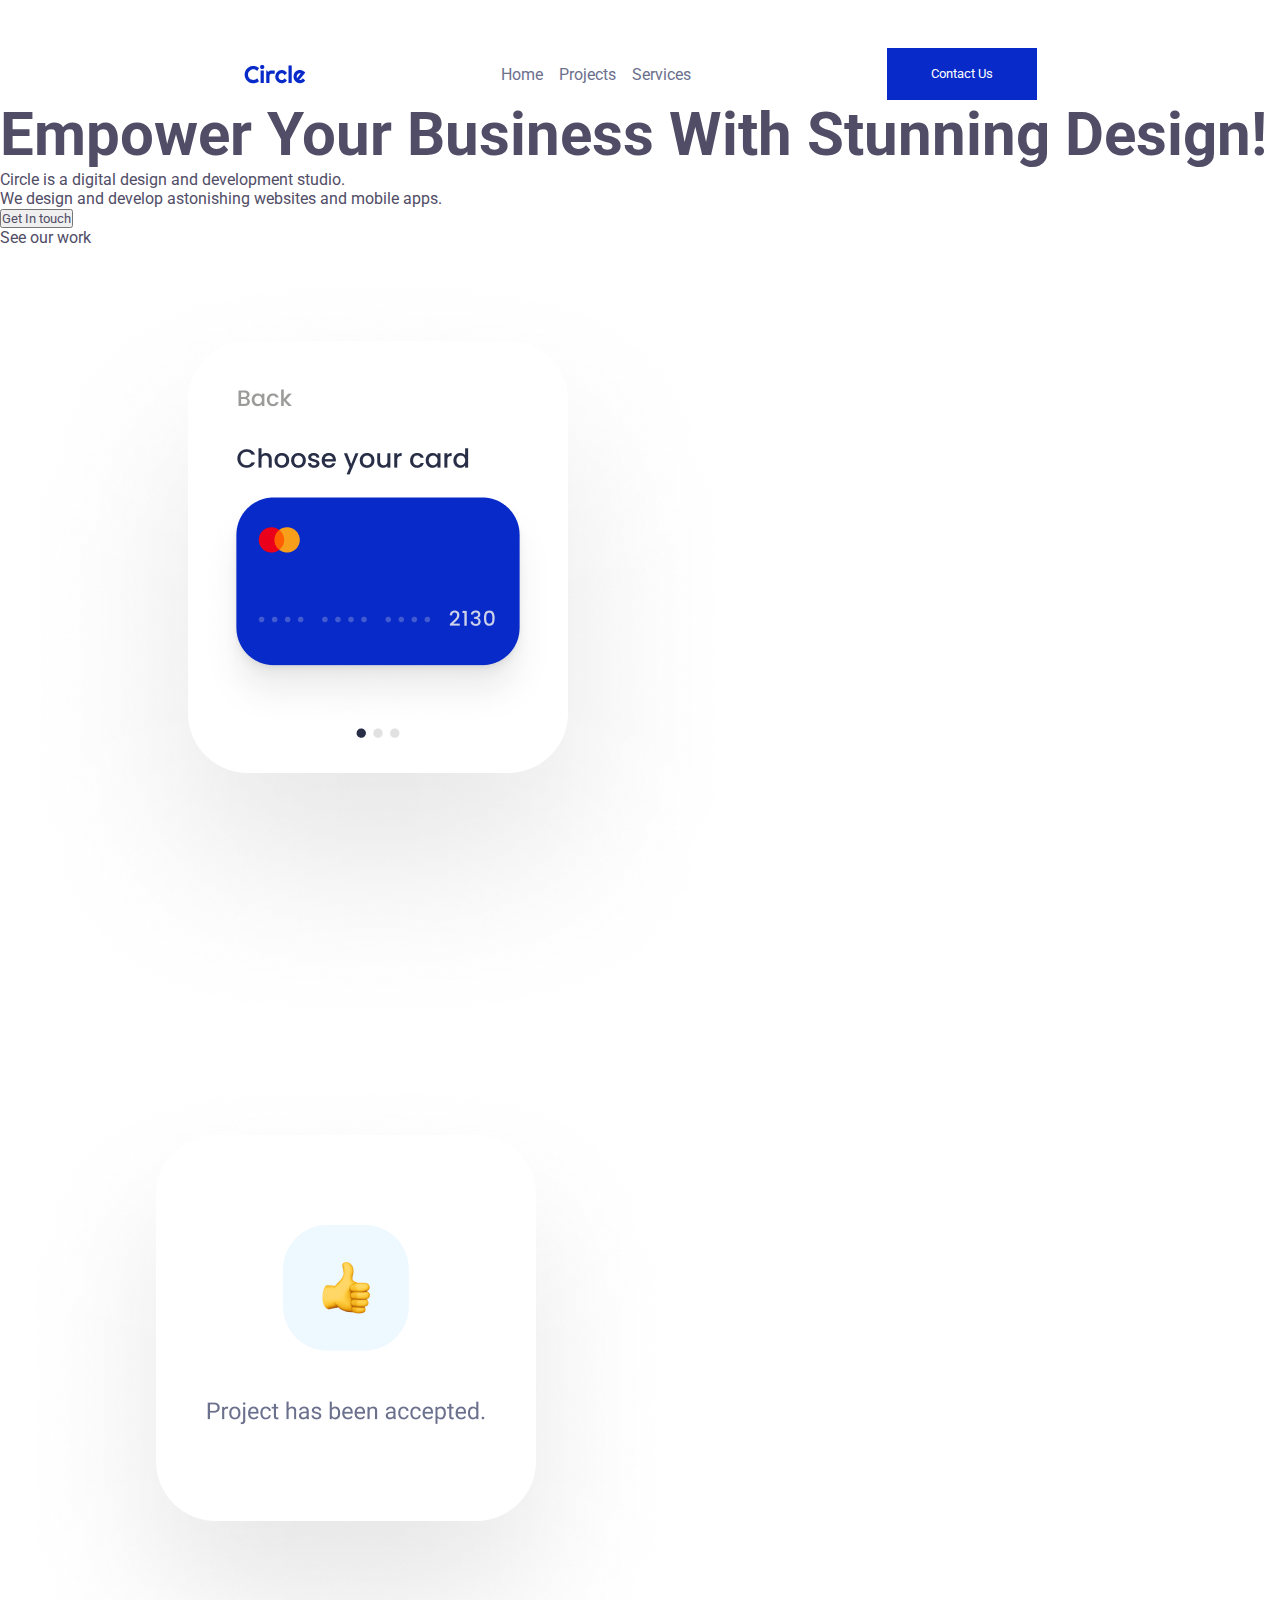
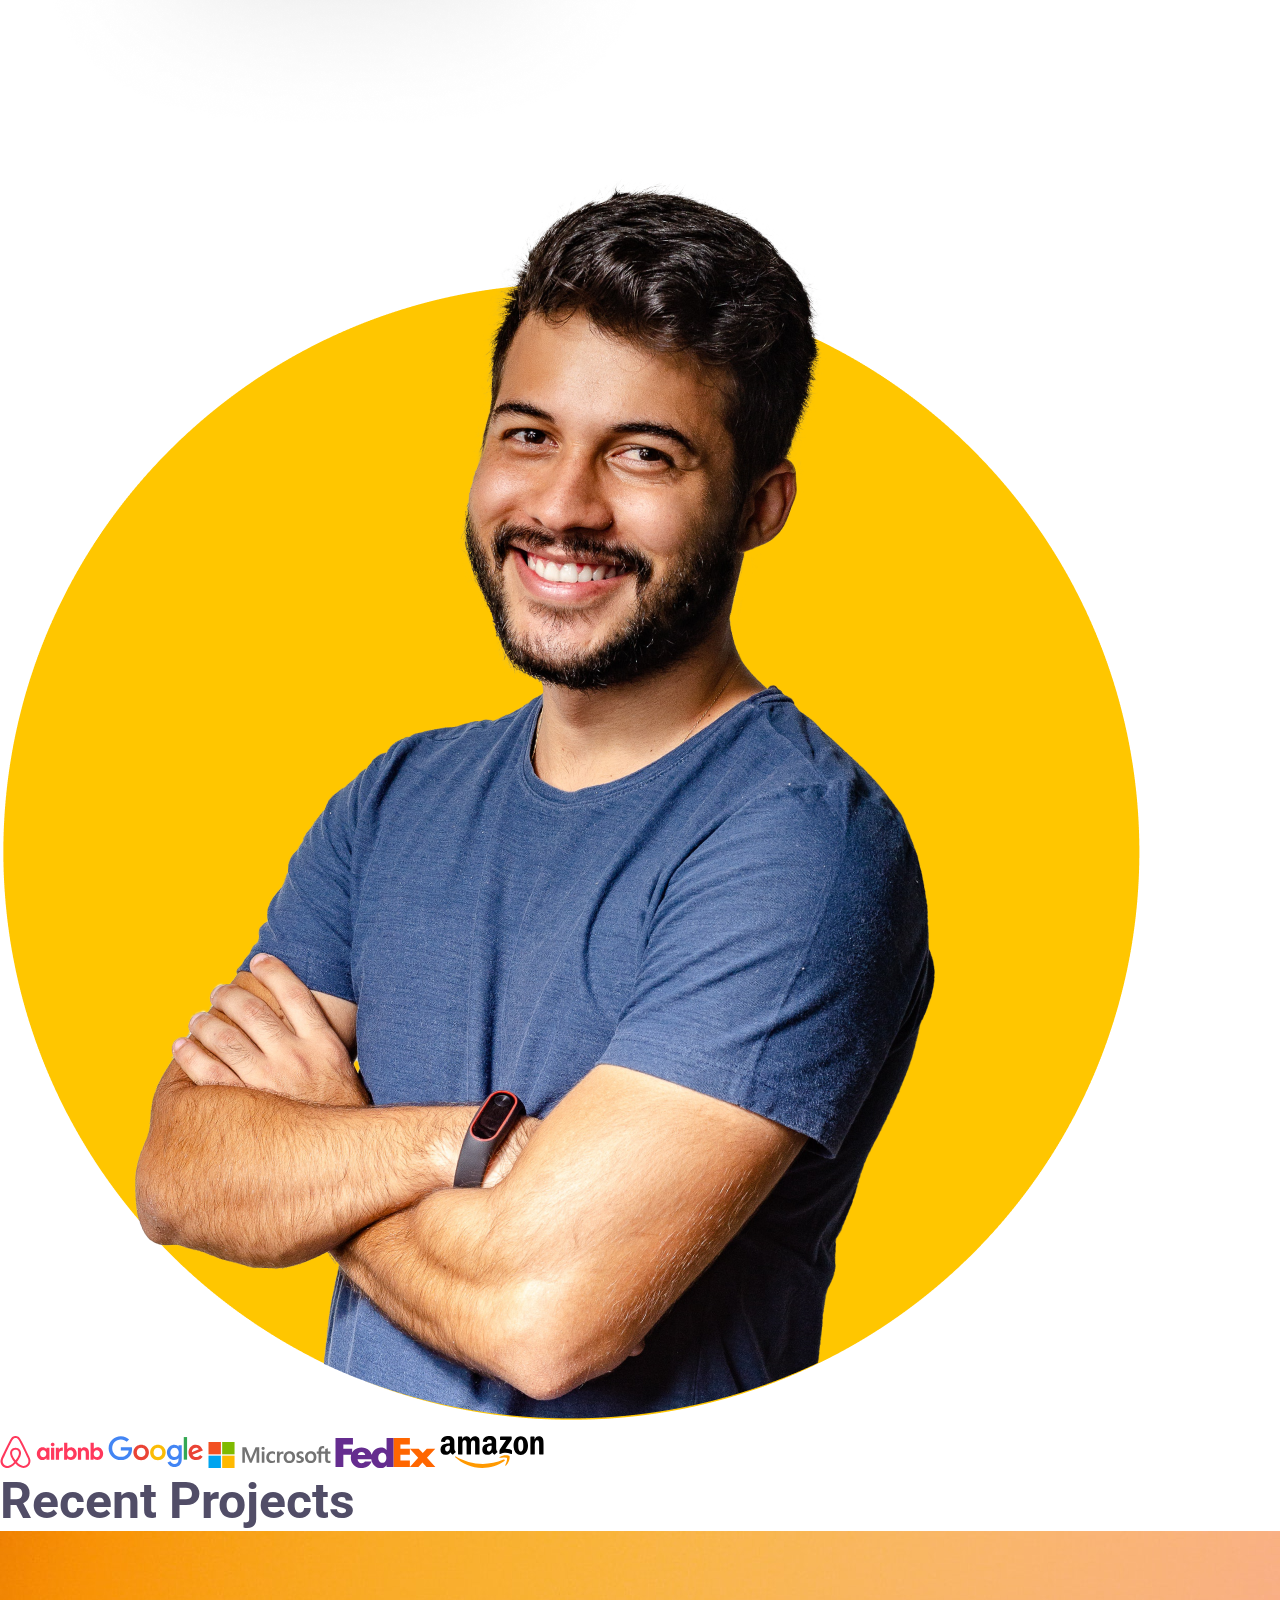
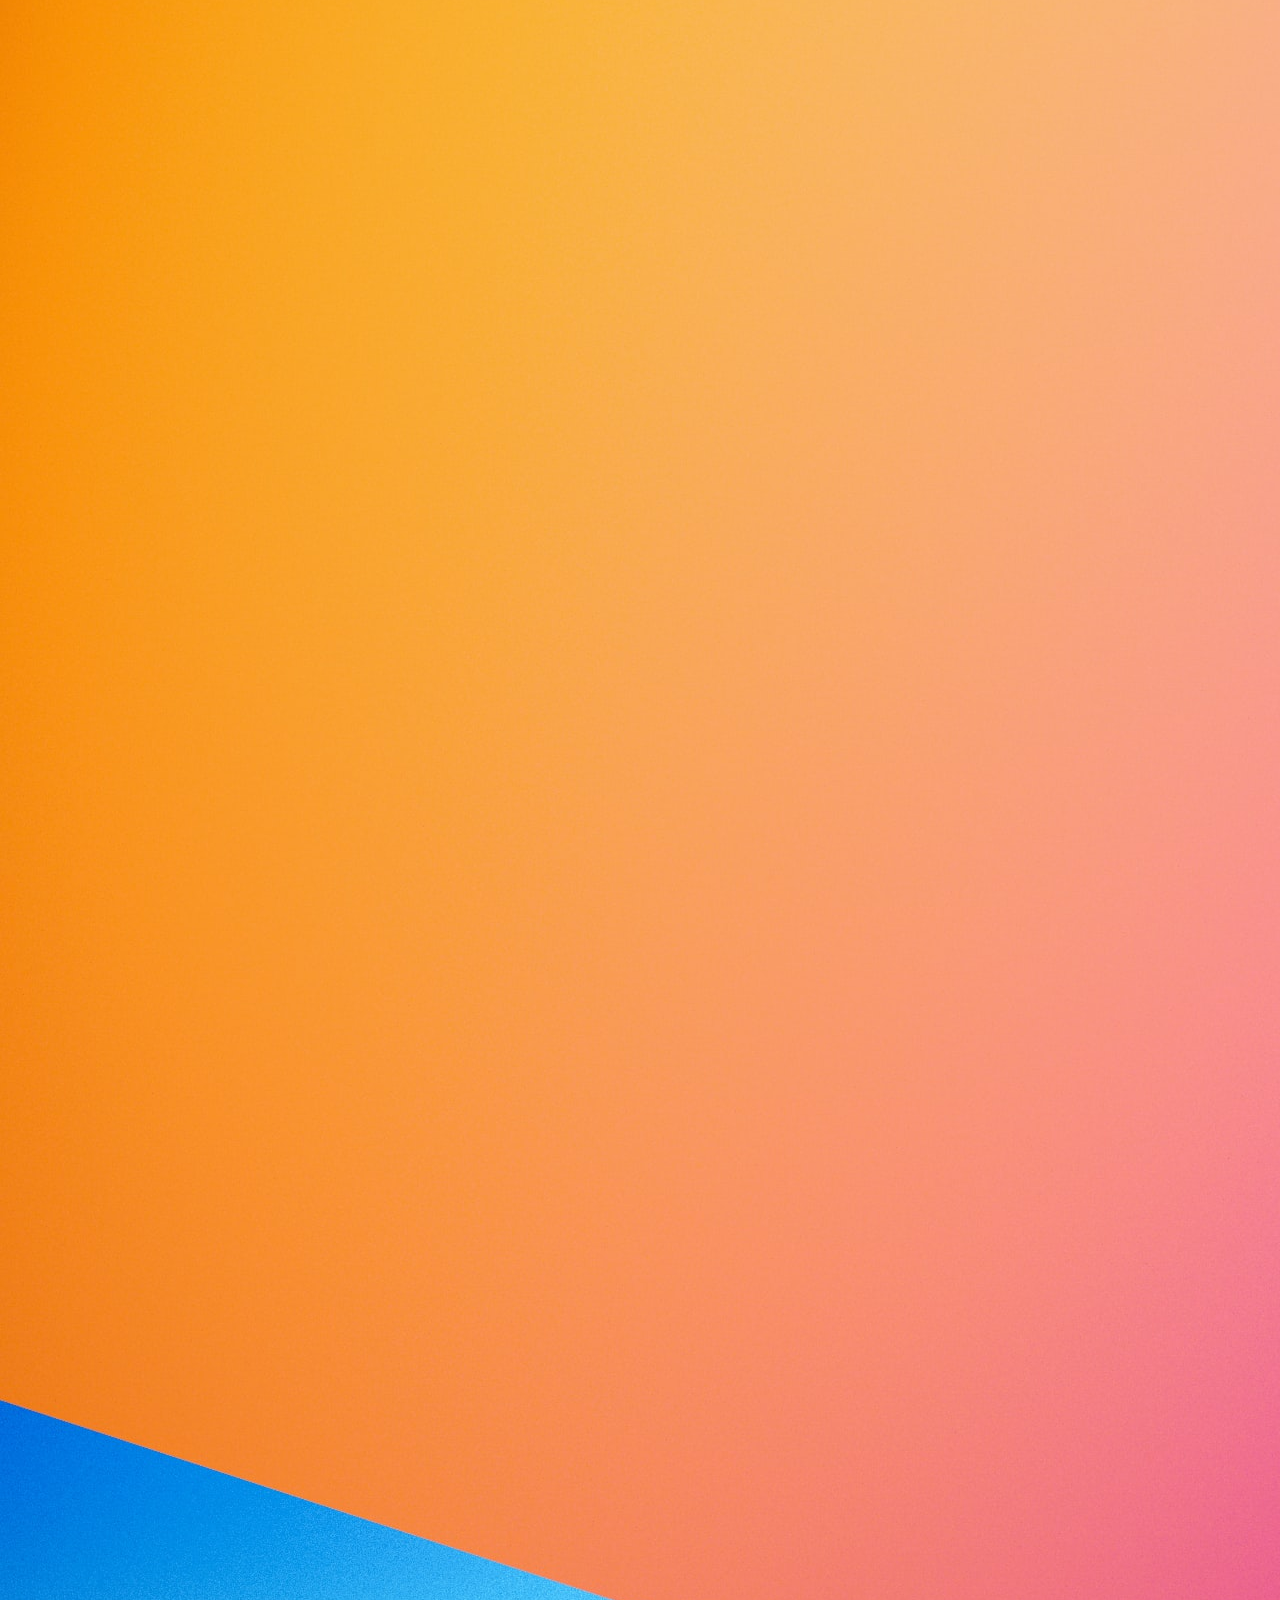
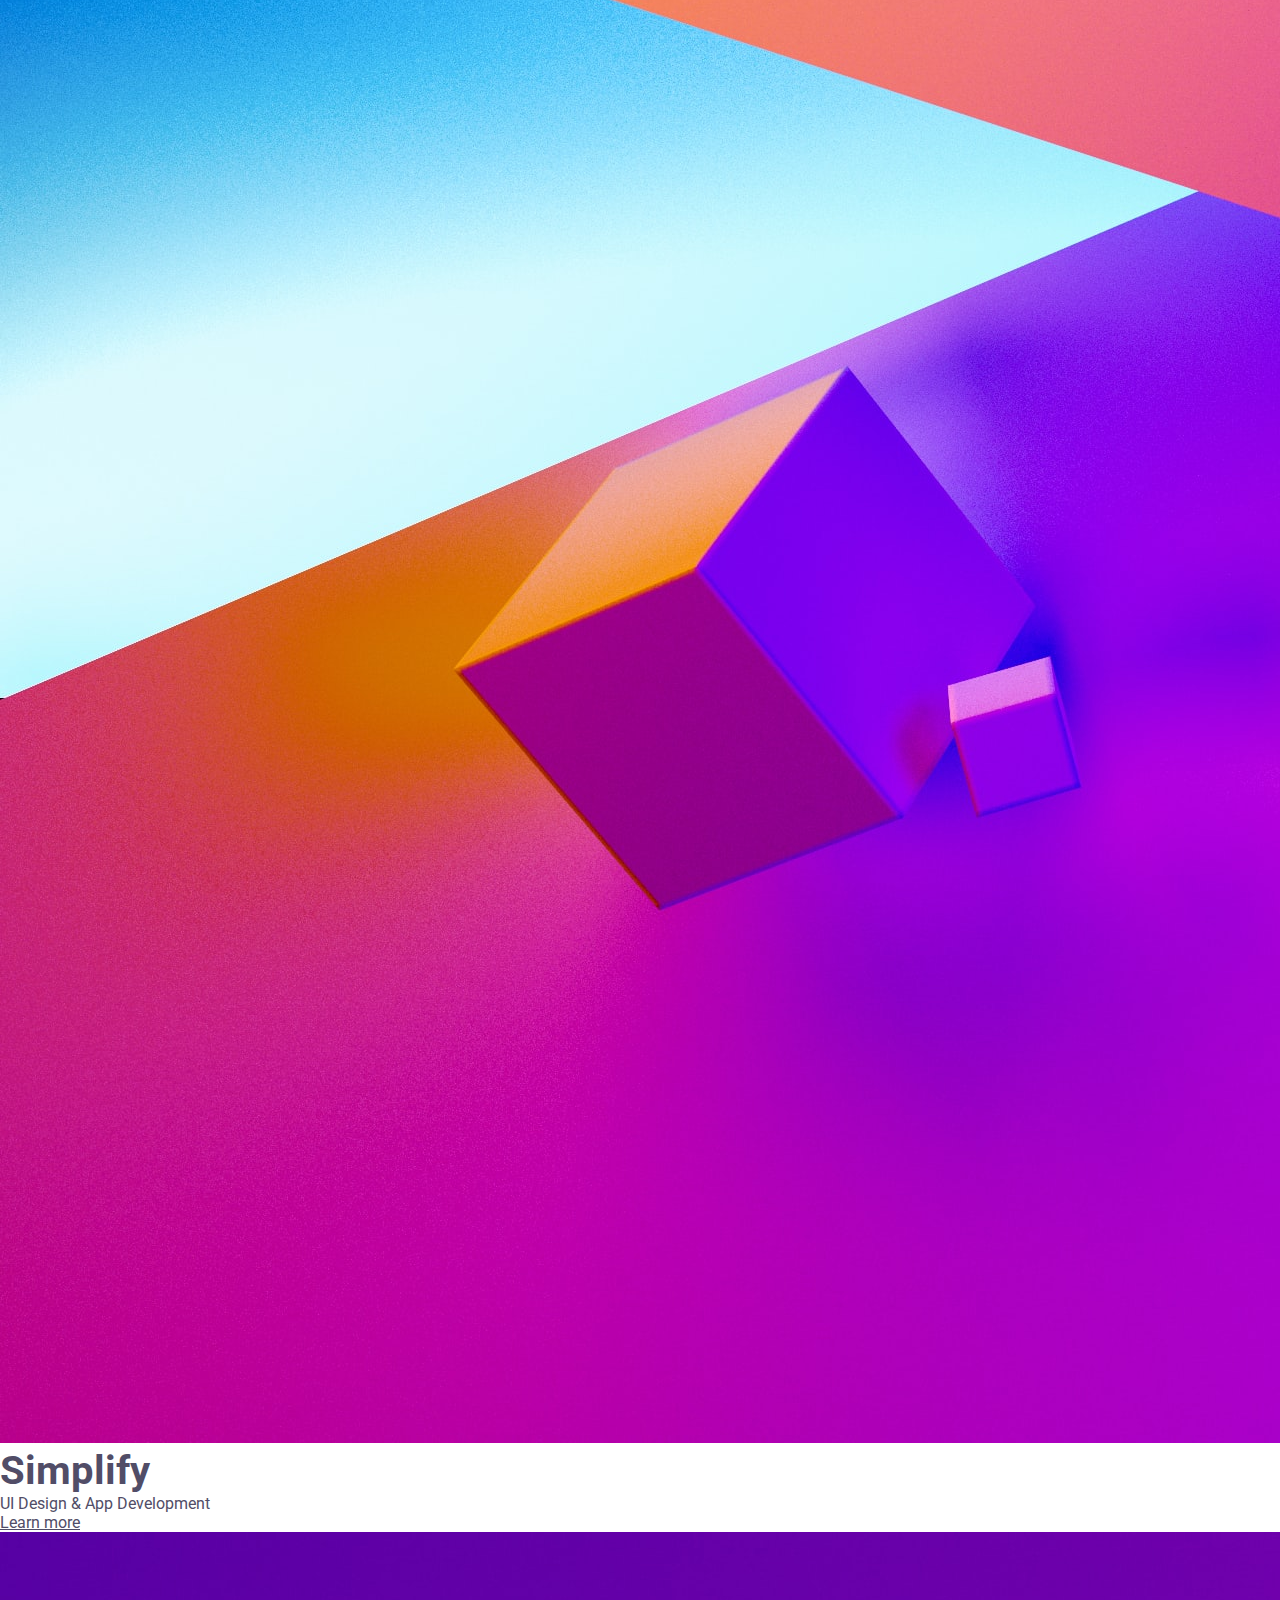
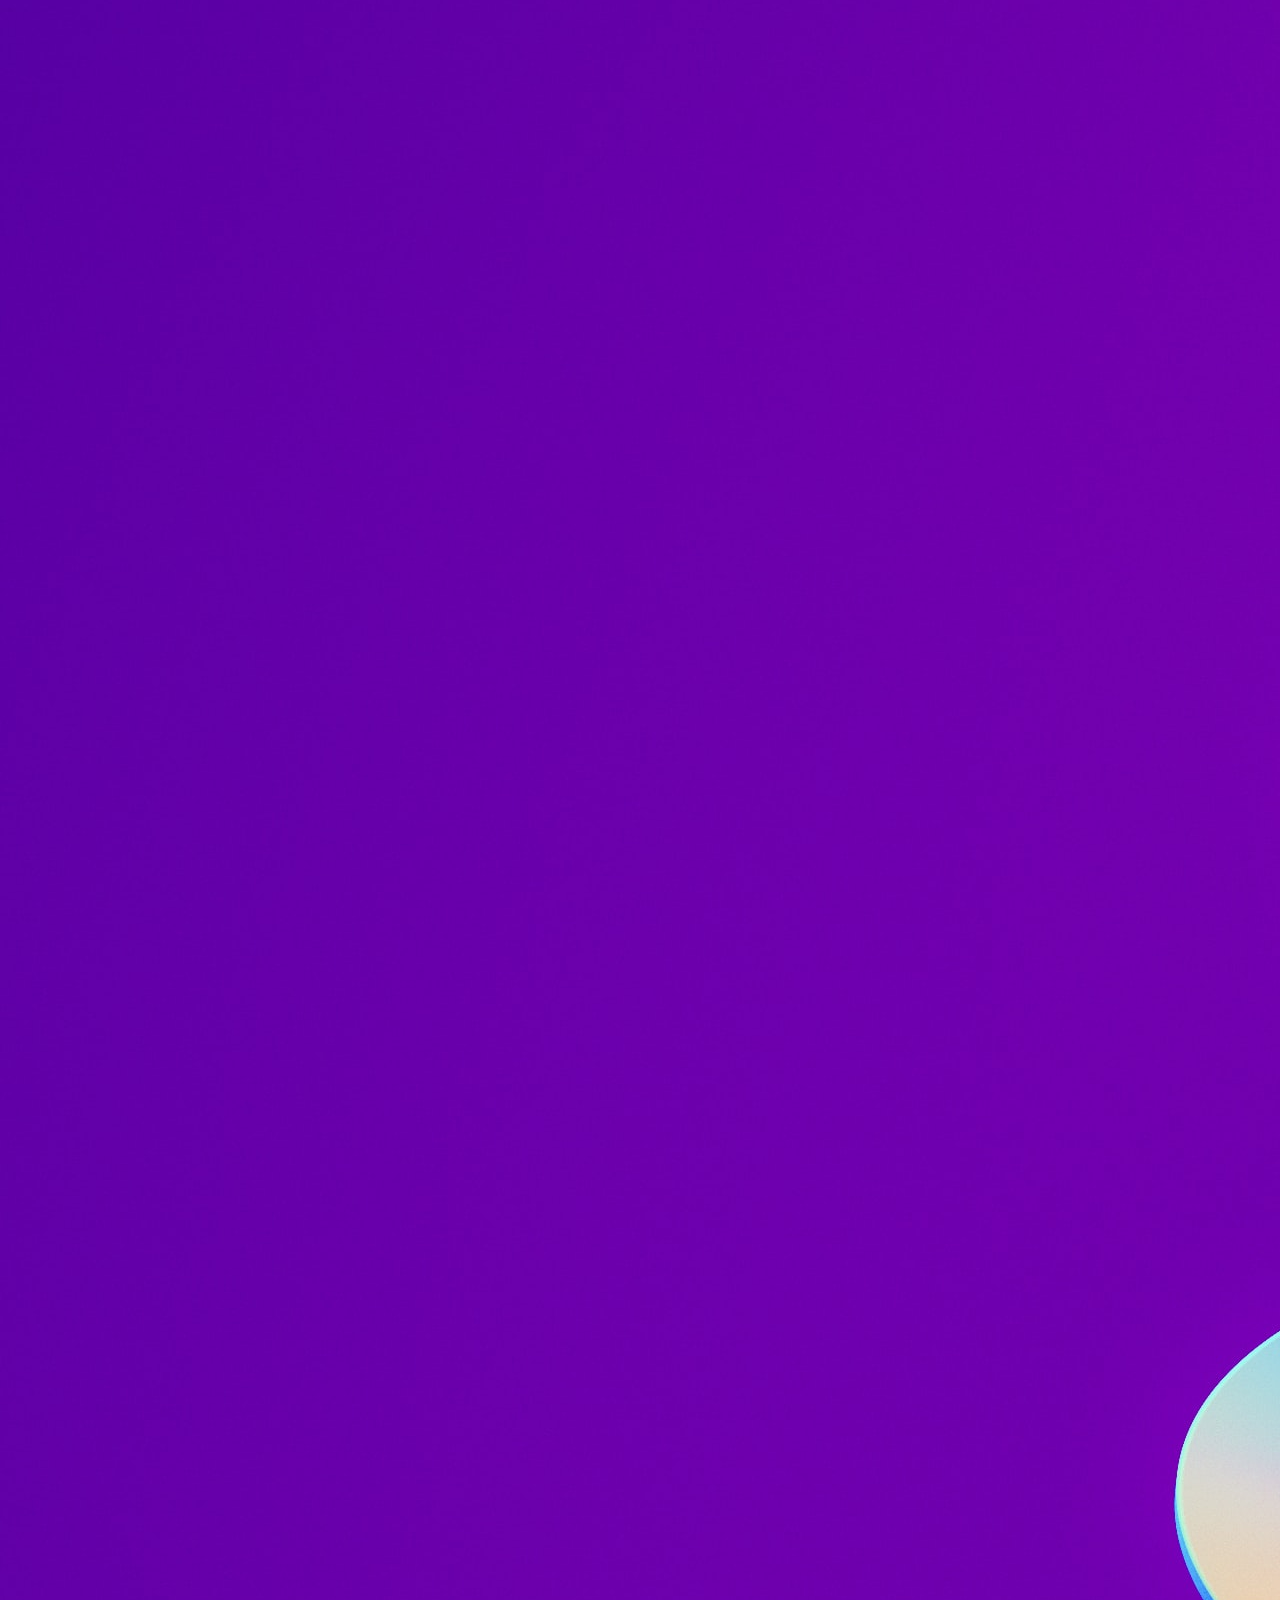
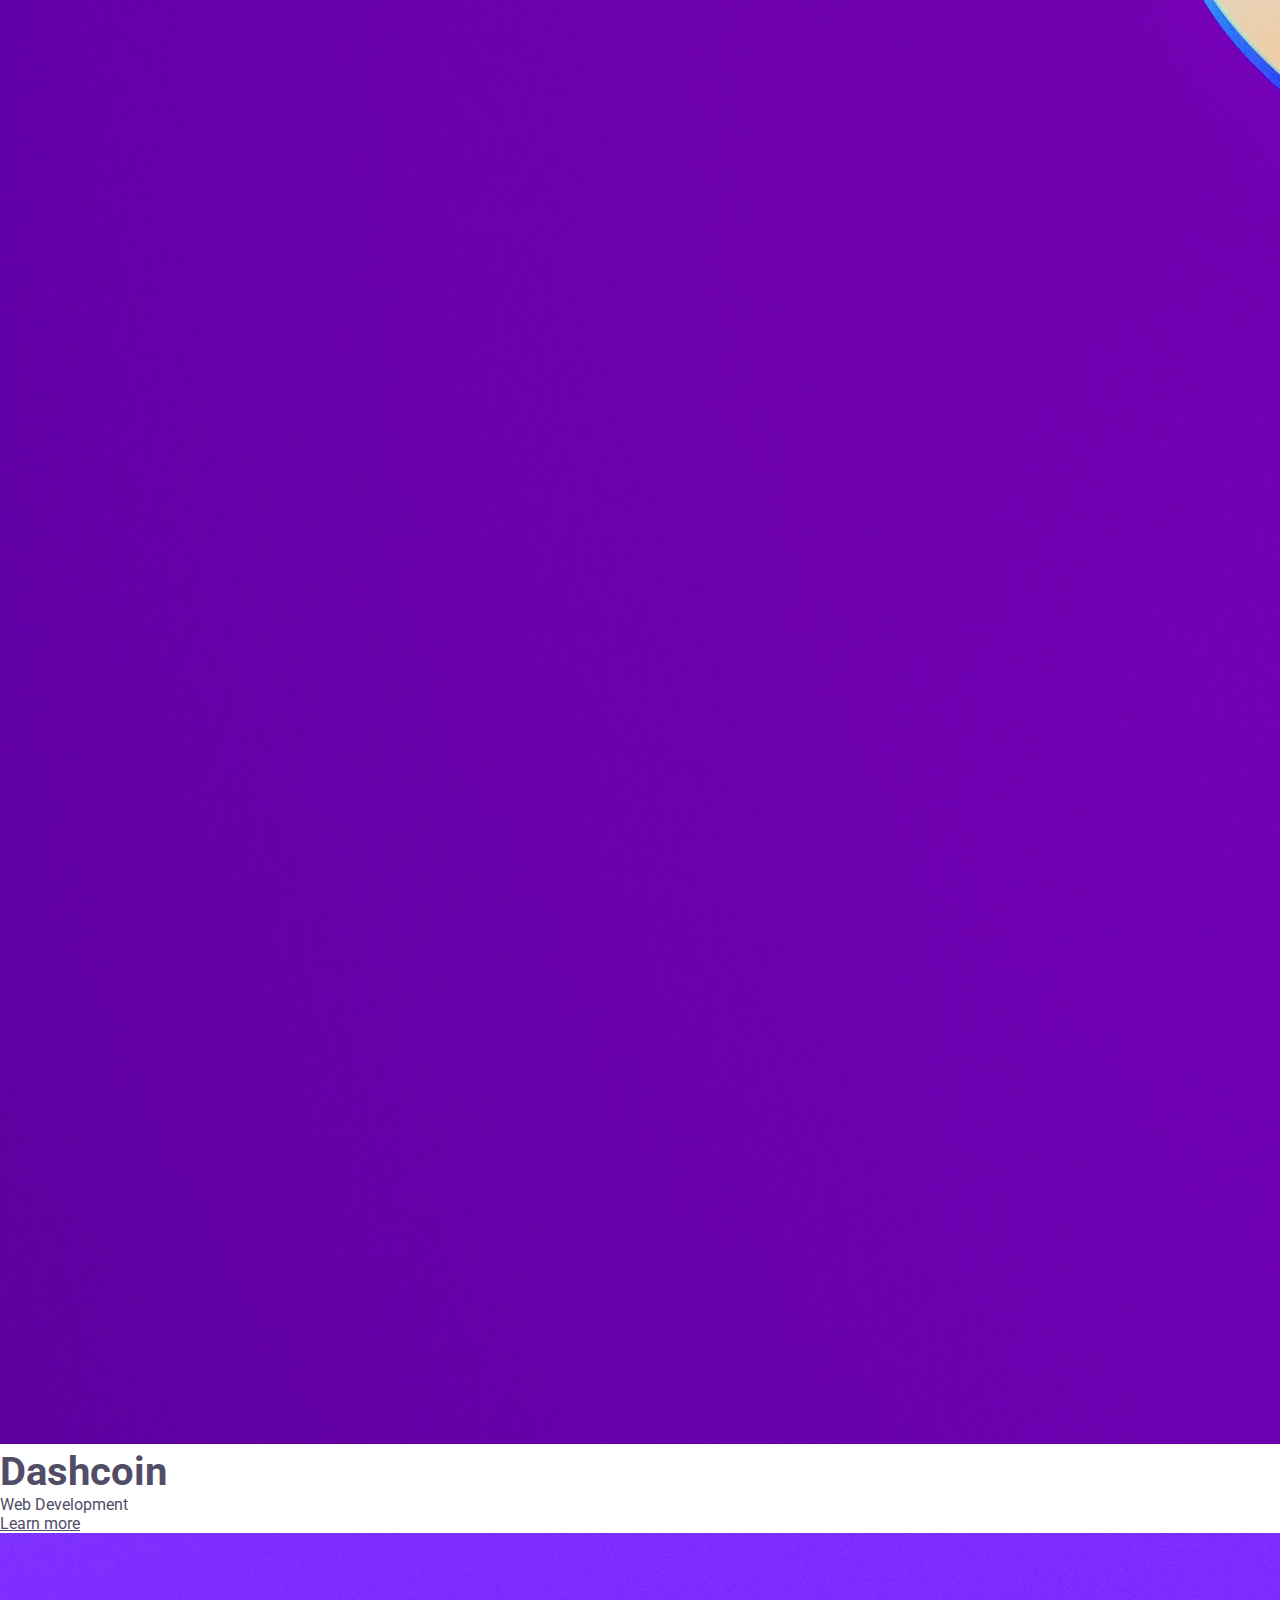
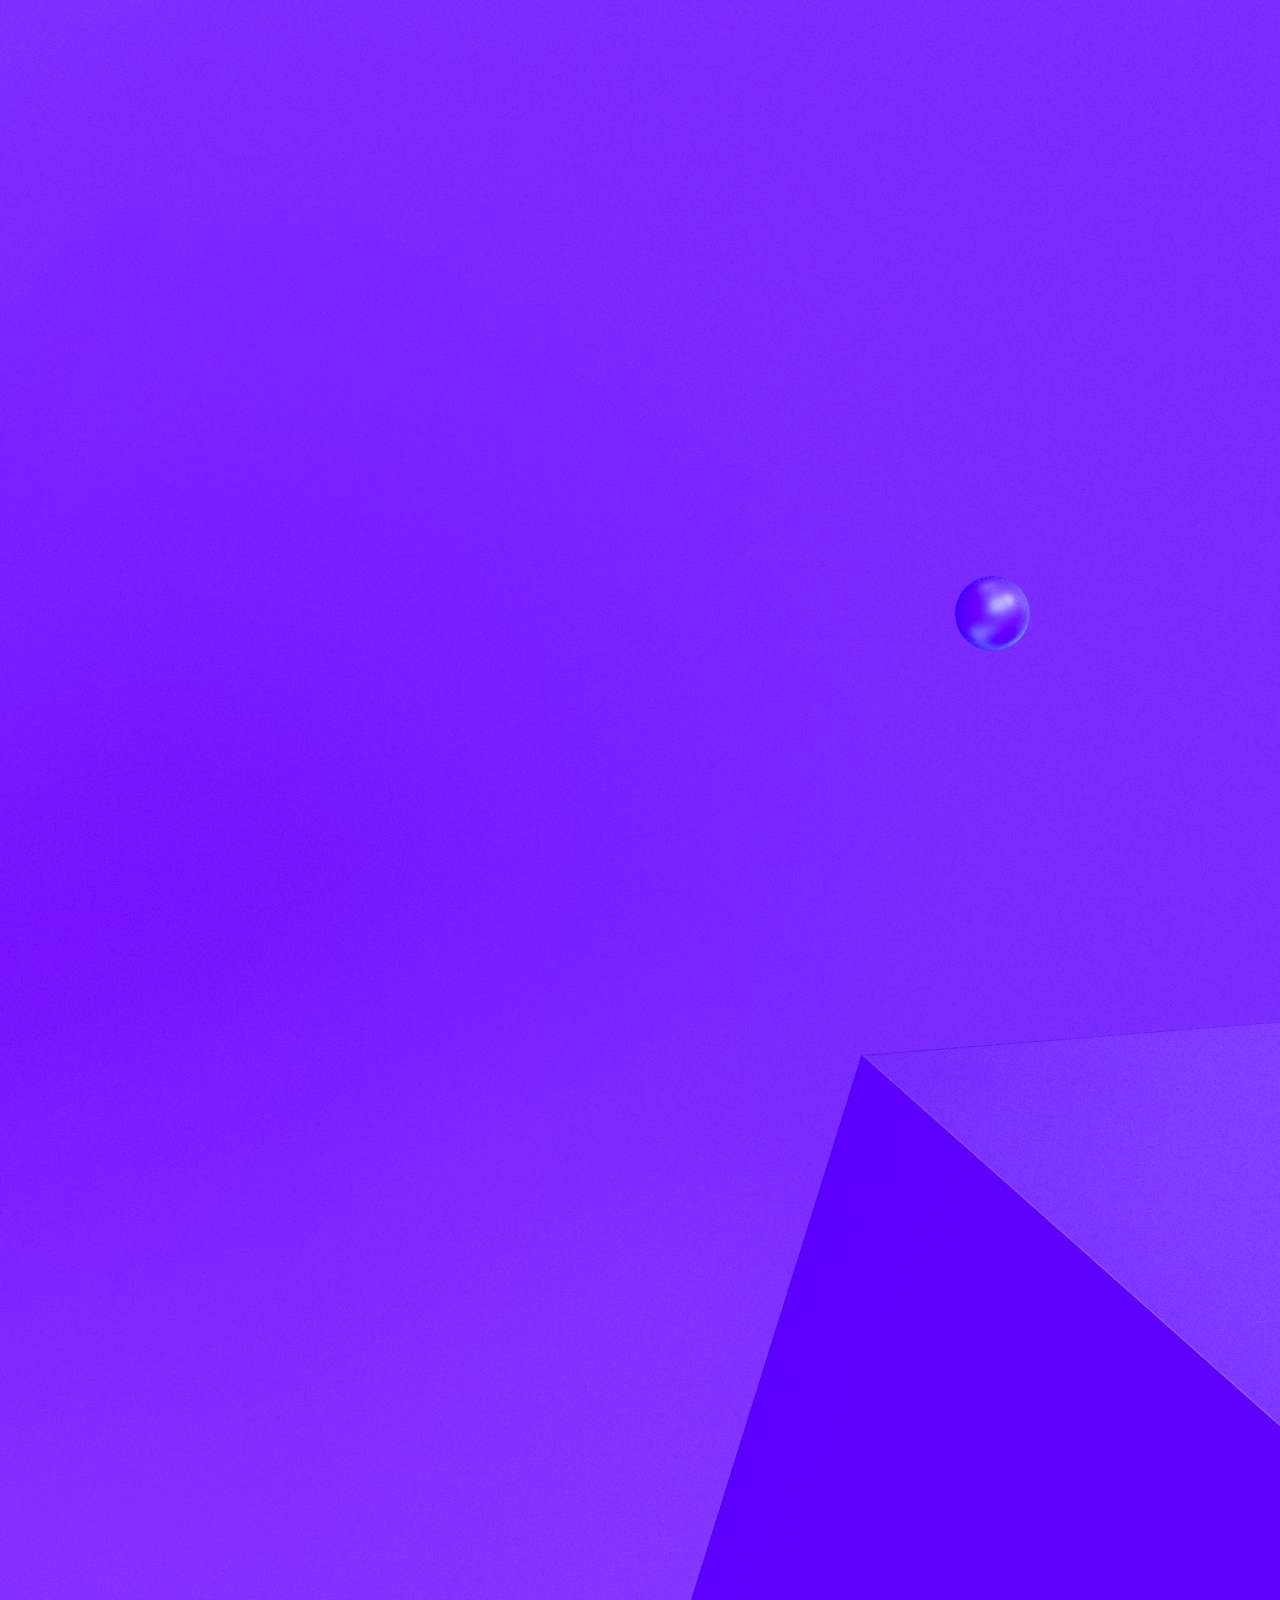
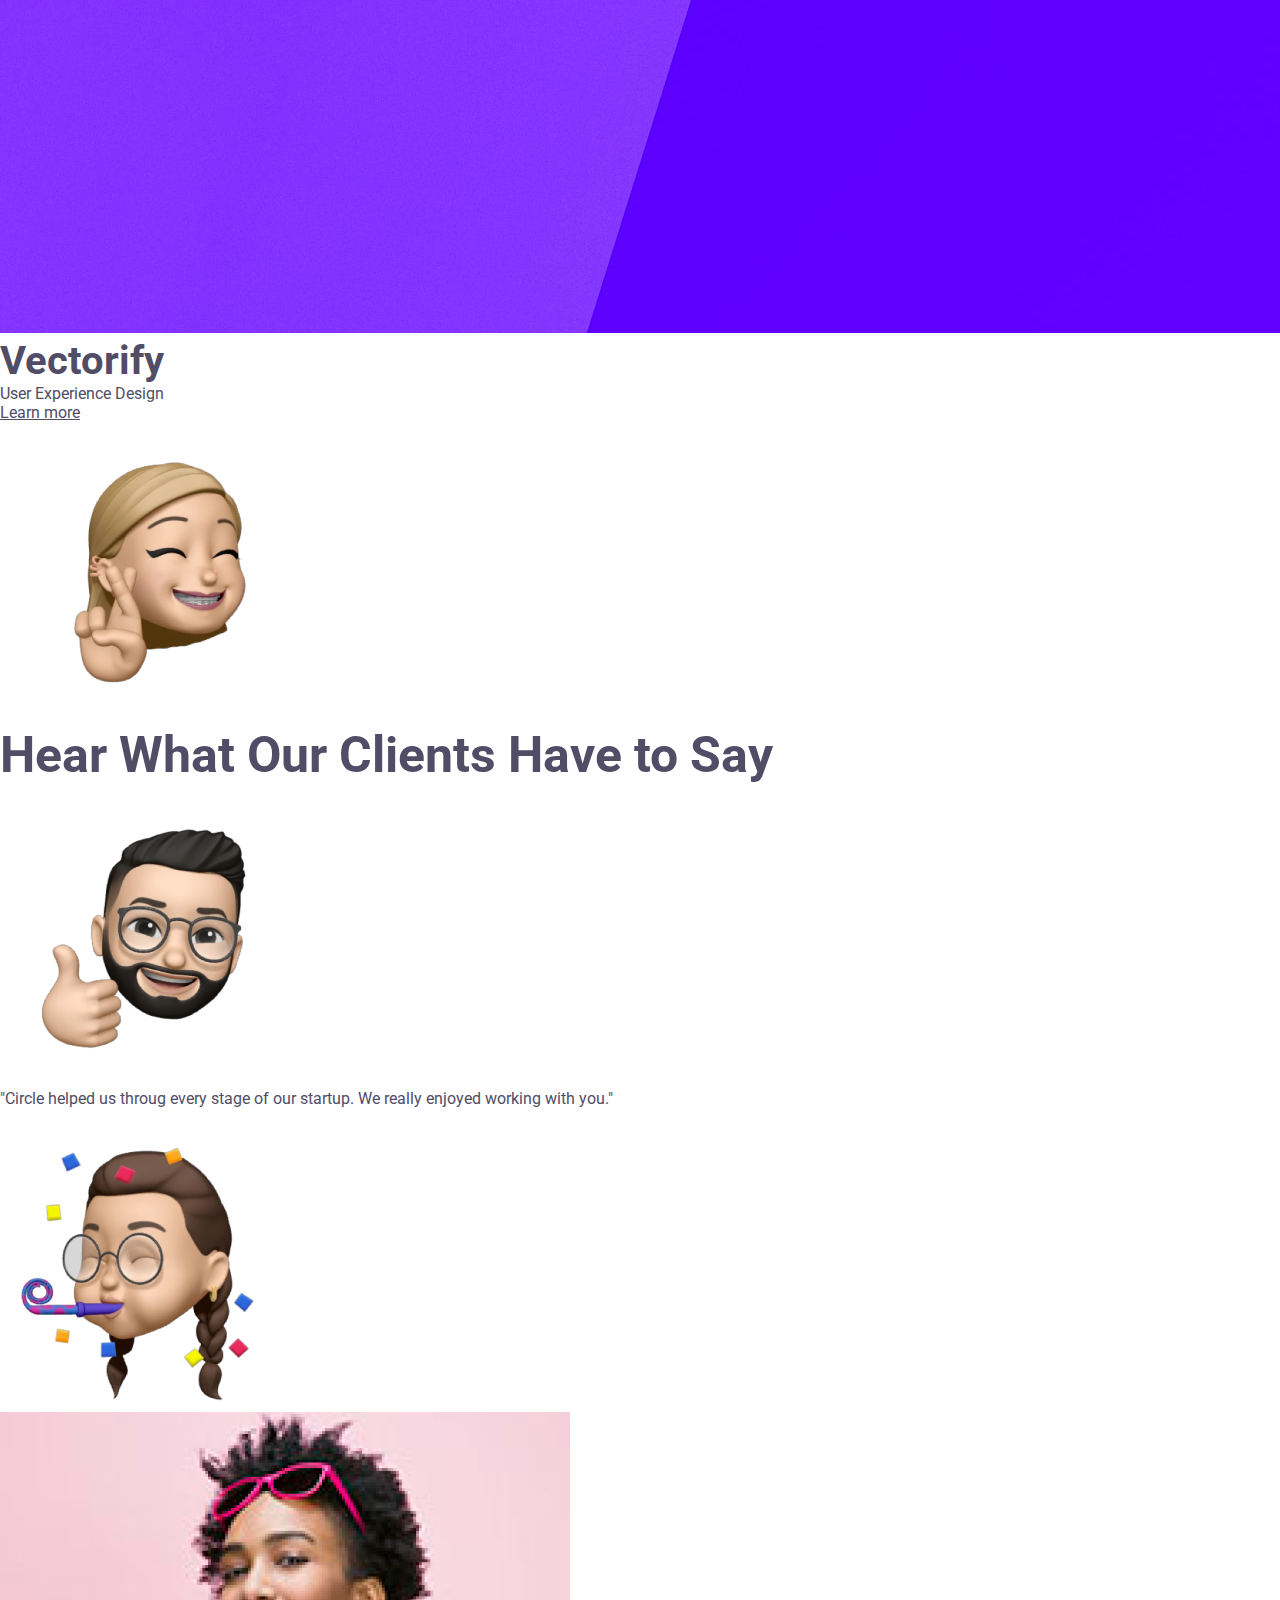
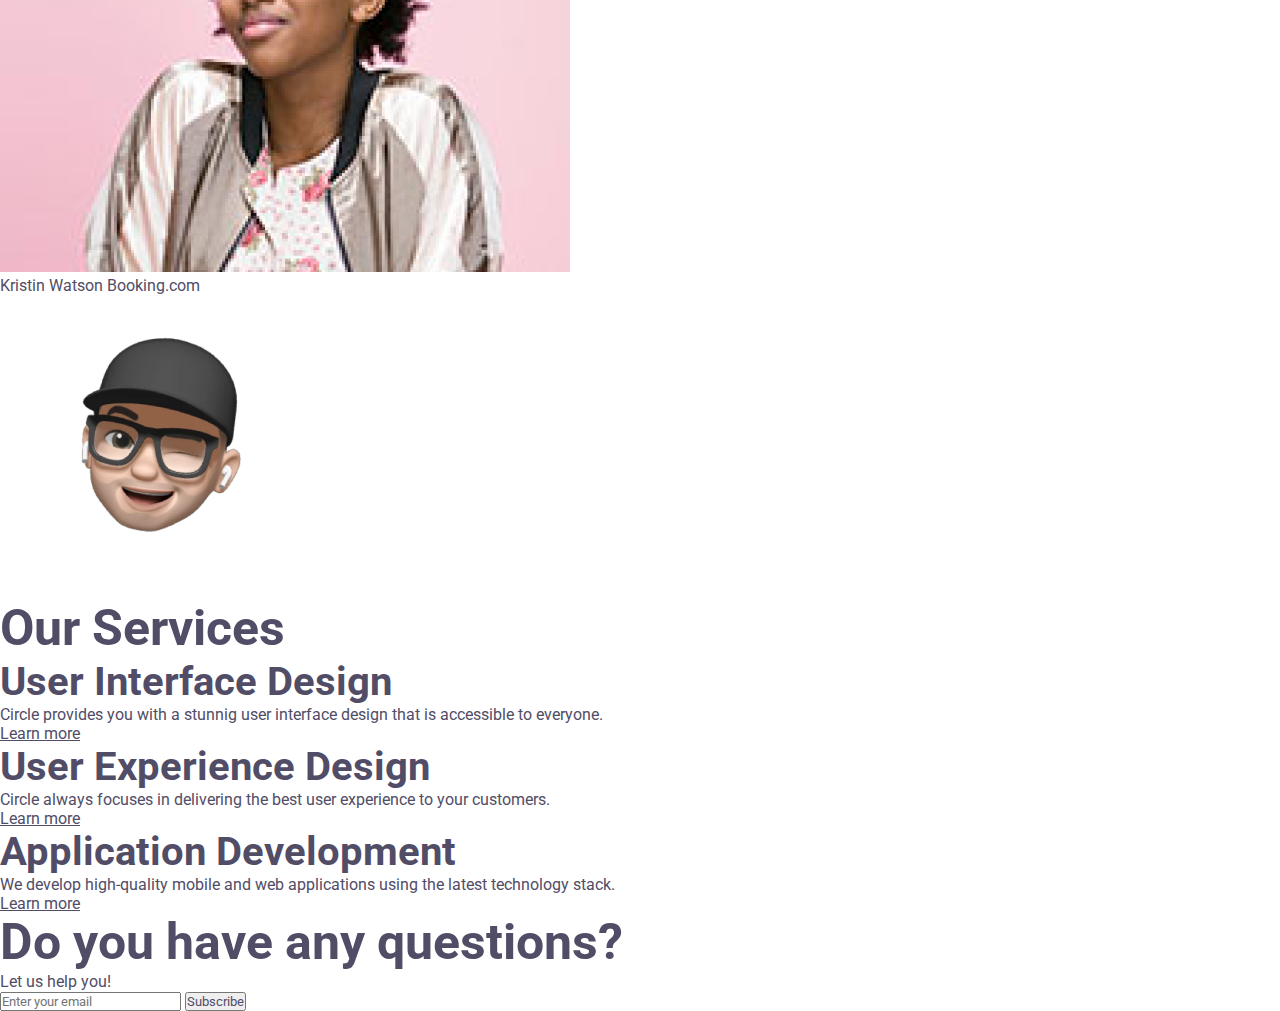
==== index.html @ 78baac03 "Doing CSS. CTA section done" ====
<!DOCTYPE html>
<html lang="en">
<head>
    <meta charset="UTF-8">
    <meta http-equiv="X-UA-Compatible" content="IE=edge">
    <meta name="viewport" content="width=device-width, initial-scale=1.0">
    <title>Mid Project</title>
    <link rel="stylesheet" href="https://cdn.jsdelivr.net/npm/bootstrap-icons@1.10.3/font/bootstrap-icons.css">
    <link type="text/css" rel="stylesheet" href="./main.css">
    <link type="text/css" rel="stylesheet" href="./home.css">
</head>
<body>
    <header class="navBar">
        <section class="container">
            <img class="circleLogo" src="./Assets/Logos/circle.svg" alt="circleLogo">
            <button class="open-menu" id="menu-open"><i class="bi bi-list"></i></button>
            <nav class="nav" id="nav">
                <button class="close-menu" id="menu-close"><i class="bi bi-x-lg"></i></button>
                <ul class="menu">
                    <li><a href="./Assets/index.html">Home</a></li>
                    <li><a href="#projectsSection">Projects</a></li>
                    <li><a href="#servicesSection">Services</a></li>
                </ul>
            </nav>
            <button class="contactUs">
                <span class="headLine-17-Medium"><a href="/ContactPage/contactPage.html">Contact Us</a></span>
            </button>
        </section>
    </header>
    
    
    <section class="heroSection">
        <section class="container">
            <section class="contentHeroSection">
                <h1>Empower Your Business With Stunning Design!</h1>
                
                <div class="rockParagraphs">
                    <p>Circle is a digital design and development studio.</p>
                    <p>We design and develop astonishing websites and mobile apps.</p>
                </div>

                <div class="buttonGetInTouch">
                    <button class="getInTouch">
                        <a>Get In touch</a>
                    </button>
                    <p>See our work</p>
                </div>
            </section>
            <section class="imagesHeroSection">
            
                    <img class="blueCard" src="./Assets/heroSection/card-1.png" alt="logoBlueCard">
                
            
                    <img class="thumbCard" src="./Assets/heroSection/card-2.png" alt="logocard">
                
            
                    <img class="personPicture" src="./Assets/heroSection/hero-image.png" alt="logoPerson">
                
            </section>
        </section>
    </section>
    
    
    <section id="clientSection">
        <section class=imagesClients>
                <img class="airbnbLogo" src="./Assets/Logos/airbnb-logo.svg" alt="logo airbnb">
                <img class="googleLogo" src="./Assets/Logos/google-logo.svg" alt="logo google">
                <img class="microsoftLogo" src="./Assets/Logos/microsoft-logo.svg" alt="logo microsoft">
                <img class="fedexLogo" src="./Assets/Logos/fedex-logo.svg" alt="logo fedex">
                <img class="amazonLogo" src="./Assets/Logos/amazon-logo.svg" alt="logo amazon">
        </section>
    </section>
    
   
    <section id="projectsSection">
       <section>
        <h2>Recent Projects</h2>
        <div class="projects">

            <div class="cardSimplify">
                <img class="projectLogo1" src="./Assets/ProjectsSections/1.jpg" alt="projectoLogo1">
                <div class="simplifyStructure"> 
                    <h3>Simplify</h3>
                    <p>UI Design & App Development</p>
                    <div class="learnMore">
                        <p><a href="/ProjectPage/projectPage.html">Learn more</a></p>
                    </div>
                </div>
            </div>

            <div class="dashCoinCard">
                <img class="projectLogo2" src="./Assets/ProjectsSections/2.jpg" alt="projectoLogo2">
                <div class="dashCoinStructure"> 
                    <h3>Dashcoin</h3>
                    <p>Web Development</p>
                    <div class="learnMore">
                        <p><a href="/ProjectPage/projectPage.html">Learn more</a></p>
                    </div>
                </div>
            </div>

            <div class="vectoryCard">
                <img class="projectLogo3" src="./Assets/ProjectsSections/3.jpg" alt="projectoLogo3">
                <div class="vectorifyStructure">
                    <h3>Vectorify</h3>
                    <p>User Experience Design</p>
                    <div class="learnMore">
                        <p><a href="/ProjectPage/projectPage.html">Learn more</a></p>
                    </div>
                </div>  
            </div>

        </div>

       </section>
    </section>
    
 
    <section id="testimonialSection">

        <section>
            <img class="emoji" src="./Assets/TestimonialsSecction/memoji-1.png" alt="emojiLogo1">
            <h2>Hear What Our Clients Have to Say</h2>
            <img class="emoji" src="./Assets/TestimonialsSecction/memoji-3.png" alt="emojiLogo2">
        </section>

        <section class="testimonialComment">
            <p>
                "Circle helped us throug every stage of our startup.
                We really enjoyed working with you."
            </p>
        </section>

        <section>
            <img class="emoji" src="./Assets/TestimonialsSecction/memoji-4.png" alt="emojiLogo3">
            <div class="clientInformation">
                <img class="clientPicture" src="./Assets/TestimonialsSecction/profile.png" alt="clientpicture">
                <div class="kristinInformation">
                    <h7>Kristin Watson</h7>
                    <h8>Booking.com</h8>
                </div>
            </div>
            <img class="emoji" src="./Assets/TestimonialsSecction/memoji-2.png" alt="emojiLogo4">
        </section>

    </section>
    
 
    <section id="servicesSection">
        <section>
            <h2>Our Services</h2>
            <div class="services">
                
                <div class="serviceInterfaceCard">
                    <div class="serviceLogo1"></div>
                    <h3>User Interface Design</h3>
                    <div class="serviceParagraph">
                        <p>Circle provides you with a stunnig user interface design that is accessible to everyone.</p>
                    </div>
                    <p><a href="">Learn more</a></p>
                </div>
                
                <div class="serviceExperienceCard">
                    <div class="serviceLogo2"></div>
                    <h3>User Experience Design</h3>
                    <div class="serviceParagraph">
                        <p>Circle always focuses in delivering the best user experience to your customers.</p>
                    </div>
                    <p><a href="">Learn more</a></p>
                </div>
                
                <div class="serviceDevelopmentCard">
                    <div class="serviceLogo3"></div>                    
                    <h3>Application Development</h3>
                    <div class="serviceParagraph">
                        <p>We develop high-quality mobile and web applications using the latest technology stack.</p>
                    </div>
                    <p><a href="">Learn more</a></p>
                </div>
            
            </div>
           </section>
    </section>
    

    <section id="ctaSection">
        <div class="containerSection">
            <div class="questionTag">
                <h2>Do you have any questions?</h2>
            </div>
            <div>
                <p>
                    Let us help you!
                </p>
            </div>
            <form action="" method="get"> 
                <input  type="email"  class="emailLogo" placeholder="Enter your email">
                <input type="submit" class="buttonCTA" value="Subscribe">
            </form>
        </div>
    </section>
    
<!--
    <footer class="footerSection">
        <section class="conteiner">
            <div class="content">
                <img class="circleLogo" src="./Assets/Logos/circle.svg" alt="circleLogo">
                <h7>2972 Westheimer Rd. Santa Ana,</h7>  
                <h7>Illinois 85486</h7>
            </div>
            <div class="links">
                <ul class="upList">
                    <li><a href="">Team</a></li>
                    <li><a href="#servicesSection">Services</a></li>
                    <li><a href="/ContactPage/contactPage.html">About Us</a></li>
                </ul>
                <ul class="buttomList">
                    <li><a href="">Press</a></li>
                    <li><a href="/ProjectPage/projectPage.html">Projects</a></li>
                    <li><a href="">Privacy Policy</a></li>
                </ul>
            </div>
        </section>
    </footer> -->
    <script src="./index.js"></script>
</body>
</html>
---- main.css ----
@import url('https://fonts.googleapis.com/css?family=Roboto+Condensed:700|Roboto:100,300,700');

* {
    margin: 0;
    padding: 0;
    font-family: 'Roboto', sans-serif;
    font-style: normal;
    color: #514D67;
    box-sizing: border-box;

    --dark-blue: #072AC8;
    --light-blue: #43D2FF;
    --light-blue1: #A2D6F9;
    --light-blue2: #D1EDFF;

    --dark-grey: #292E47;
    --light-grey: #6B708D;
    --light-grey1: #F2F4FC;
    --ligth-grey2: #ECF7FF;

    --yellow: #FFC600;
}



h1 {
    font-weight: 700;
    font-size: 60px;
    line-height: 70px;
    
}

h2 {
    font-weight: 700;
    font-size: 50px;
    line-height: 59px;
}

h3 {
    font-weight: 700;
    font-size: 40px;
    line-height: 47px;
}

h4 {
    font-weight: 700;
    font-size: 24px;
    line-height: 28px;
}

p.body-24 {
    font-weight: 500;
    font-size: 24px;
    line-height: 28px;
}

p.body-20 {
    font-weight: 400;
    font-size: 20px;
    line-height: 150%;
}

span.headLine-17-Regular {
    font-weight: 400;
    font-size: 17px;
    line-height: 150%;
}

span.headLine-17-Medium {
    line-height: 130%;
}

caption.regular-15 {
    font-weight: 400;
    font-size: 15px;
    line-height: 18px;   
}

caption.regular-13 {
    font-weight: 400;
    font-size: 13px;
    line-height: 15px;    
}
---- home.css ----
.circleLogo {
    max-width: 5 rem;
}

header section {
    display: flex;
    align-items: center;
    justify-content: space-evenly;
    padding: 3rem 3rem 0rem
}

.menu {
    list-style-type: none;
    display: flex;
    gap: 1rem
}

.menu li a {
    text-decoration: none;
    color: var(--light-grey, grey)
}

.open-menu,
.close-menu {
    display: none;
}

@media screen and (max-width:425px) {
   
    header section {
        display: flex;
        align-items: center;
        justify-content: space-between;
        padding: 3rem 3rem 0rem
    }
   
    .open-menu,
    .close-menu {
        display: block;
        border: 0;
        font-size: 1.5rem;
        background-color: transparent;
        cursor: pointer;
    }

    
/* No lo coge*/
    .open-menu i::before {
        color:rgba(7,42,200);
    }
/* No lo coge*/
    .close-menu i::before {
        color: white;
    }

    .nav {
        opacity: 0;
        visibility: hidden;

        display:flex;
        flex-direction: column;
        align-items: flex-end;
        gap: 1rem;
        position: absolute;
        top: 0;
        right: 0;
        bottom: 0;
        background-color: var(--dark-blue);
        padding: 2.5rem 1rem;
        box-shadow: 0 0 0 100vmax rgba(7,42,200, 0.3)
    }



    .contactUs {
        display: none
    }

    .nav.visible {
        opacity: 1;
        visibility: visible;
        z-index: 10;
    }

    .menu {
        flex-direction: column;
        align-items: flex-end;
    }

    .menu li a {
        color: white;
    }



    .heroSection {
        display: flex;
        flex-direction: column;
        padding: 3rem 3rem 3rem;

    }

    .contentHeroSection h1{
        font-size: 35px;
        line-height: 40px;
        text-align: center;
    }


    .rockParagraphs {
        padding: 2rem 0rem 
    }


    .buttonGetInTouch {
        display: flex;
        justify-content: space-between;
        align-items: center;
        padding: 1rem;
        padding: 0
    }

    .buttonGetInTouch p {
        font-weight: 700;
    }

    .getInTouch {
        width: 140px;
        height: 40px;
        background-color: var(--dark-blue, blue);
        border: none; 
        color: white
    }

    .getInTouch a {
        color: white
    }
    
    


    .imagesHeroSection {
        position: relative;
        padding-top: 4rem;

    }

    .blueCard {
        position: absolute;

        top: 3rem;
        left: -3rem;
        max-width: 60%;  
    }

    .thumbCard {
        position: absolute;
        bottom: -6rem;
        right: -3rem;
        max-width: 60%;  
    }

    .personPicture {
        max-width: 100%;
    }





    #clientSection {
        display: flex;
        padding: 3rem 3rem 3rem;

    }

    .imagesClients {

        display: flex;
        flex-wrap: wrap;
        justify-content: center;
        gap: 1rem;
        row-gap: 2rem;
    }

    .airbnbLogo {
        max-width: 25%;
        justify-content: center;
    }
    .googleLogo {
        max-width: 25%;
    }
    .microsoftLogo {
        max-width: 25%;
    }
    .fedexLogo {
        max-width: 25%;
    }
    .amazonLogo {
        max-width: 25%;
    }




    #projectsSection {
        display: flex;
        flex-direction: column;
        padding: 3rem 3rem 3rem;

    }

    #projectsSection section h2 {
        font-size: 35px;
        line-height: 40px;
        text-align: center;
    }

    .projects h3 {
        font-size: 20px;
    }
    
    .projects {
        display:flex;
        flex-wrap: wrap;
    }


    .projectLogo1 {
        max-width: 100%;
    }
    .projectLogo2 {
        max-width: 100%;
    }
    .projectLogo3 {
        max-width: 100%;
    }

    .cardSimplify {
        margin: 1rem 0rem ;
        background-color: #FFFFFF;
        filter: drop-shadow(0px 4px 4px rgba(0, 0, 0, 0.30))
    }
    .simplifyStructure p a {
        text-decoration: none;
        color: var(--dark-blue);
        font-weight: 700;
        font-size: 16px;
    }
    .learnMore {
        padding-top: 2rem;
        padding-bottom: 1rem;
    }
    .simplifyStructure {
        padding: 1rem;
    }
    .simplifyStructure p {
        font-size: 15px;
    }

    .dashCoinCard {
        margin: 1rem 0rem ;
        background-color: #FFFFFF;
        filter: drop-shadow(0px 4px 4px rgba(0, 0, 0, 0.30))
    }
    .dashCoinStructure p a {
        text-decoration: none;
        color: var(--dark-blue);
        font-weight: 700;
        font-size: 16px;
    }

    .dashCoinStructure {
        padding: 1rem;
    }
    .dashCoinStructure p {
        font-size: 15px;
    }


    .vectoryCard {
        margin: 1rem 0rem ;
        background-color: #FFFFFF;
        filter: drop-shadow(0px 4px 4px rgba(0, 0, 0, 0.30))
    }
    .vectorifyStructure p a {
        text-decoration: none;
        color: var(--dark-blue);
        font-weight: 700;
        font-size: 16px;
    }

    .vectorifyStructure {
        padding: 1rem;
    }
    .vectorifyStructure p {
        font-size: 15px;
    }





    #testimonialSection {
        background-color: var(--dark-grey);
        display: flex;
        flex-direction: column;
        justify-content: space-between;
        align-items: center;
        padding: 20px 0;

        height: 300px;

        background-image: url("/Assets/TestimonialsSecction/orbit.png");
        background-position: center;
        background-repeat: no-repeat;
        background-size: cover;
    }

    #testimonialSection section {
        display: flex;
        justify-content: space-between;
        align-items: center;
    }

    #testimonialSection section h2 {
        font-size: 25px;
        text-align: center;
        line-height: normal;
        color: var(--light-grey1);
    }

    #testimonialSection .testimonialComment p {
        color: var(--yellow);
        font-size: 14px
    }

    #testimonialSection .testimonialComment {
        justify-content: center;
        padding: 0 20px;
        text-align: center;
    }

    .clientPicture {
        max-width: 20%;
        border-radius: 70%;
    }
 
    .clientInformation {
        display: flex;
        align-items: center;
        justify-content: center;
        gap: 0.5rem
    }
    .kristinInformation {
        display: flex;
        flex-direction: column;
    }
    .clientInformation h7 {
        font-weight: 500;
        font-size: 13px;
        color:#A2D6F9
    }
    .clientInformation h8 {
        font-weight: 400;
        font-size: 10px;
        color: white;
    }

    .emoji {
        height: 60px;
        width: 60px;
    }
    
    .contentTestimonial {
        display: flex;
        flex-direction: column;
        justify-content: center;

    }



    #servicesSection {

        flex-direction: column;
        padding: 3rem 3rem 3rem;

    }

    #servicesSection h2 {
        font-size: 35px;
        line-height: 40px;
        text-align: center;
    }

    .services h3 {
        font-size: 20px;
        line-height: normal;
    }

    .serviceInterfaceCard {
        margin: 1rem 0rem;
        background-color: #FFFFFF;
        padding: 2rem;   
        filter: drop-shadow(0px 4px 4px rgba(0, 0, 0, 0.30))     
    }

    .serviceExperienceCard {
        margin: 2rem 0rem ;
        background-color: #FFFFFF;
        padding: 2rem;
        filter: drop-shadow(0px 4px 4px rgba(0, 0, 0, 0.30))
    }
    .serviceDevelopmentCard {
        margin: 2rem 0rem ;
        background-color: #FFFFFF;
        padding: 2rem;
        filter: drop-shadow(0px 4px 4px rgba(0, 0, 0, 0.30))
    }

    .services p a {
        text-decoration: none;
        color: var(--dark-blue);
        font-weight: 700;
        font-size: 16px;
        
    }

    #servicesSection .serviceParagraph {
        padding-bottom: 3rem;
        padding-top: 1rem;
    }

    .serviceLogo1 {
        height: 60px;
        width: 60px;
        background-image: url(/Assets/ServicesSections/1.svg);
        background-repeat: no-repeat;
        background-position: center;
        border-radius: 50%;
        background-size: 30px;
        background-color: var(--light-blue2);
        margin-bottom: 1rem;
    }

        .serviceLogo2 {
        height: 60px;
        width: 60px;
        background-image: url(/Assets/ServicesSections/2.svg);
        background-repeat: no-repeat;
        background-position: center;
        border-radius: 50%;
        background-size: 30px;
        background-color: var(--light-blue2);
        margin-bottom: 1rem;
    }

        .serviceLogo3 {
        height: 60px;
        width: 60px;
        background-image: url(/Assets/ServicesSections/3.svg);
        background-repeat: no-repeat;
        background-position: center;
        border-radius: 50%;
        background-size: 30px;
        background-color: var(--light-blue2);
        margin-bottom: 1rem;
    }

    #ctaSection {
        background-color: var(--yellow);
        height: 200px;
        display: flex;
        flex-direction: column;
        justify-content: center;
    }

    #ctaSection h2 {
        font-size: 25px;
        text-align: center;
        line-height: normal;
        color: var(--dark-grey)
    }
    #ctaSection p {
        font-size: 15px;
        color: var(--dark-grey);
        text-align: center;
    }

    .containerSection {
        display: flex;
        flex-direction: column;
        align-items: center;
    }

    .emailLogo::placeholder {
        background-image: url(/ProjectPage/NewsLetter/mail.svg);
        background-size: 15px 15px;
        background-repeat: no-repeat;
        background-position: 0.5rem center;
        color: var(--dark-grey);
        padding-left: 30px;
    }

    .emailLogo::placeholder:focus {
        outline: none;
    }
    .emailLogo {
        border: none;
        text-align:;

    }

    .questionTag {
        padding: 0rem 0rem 1rem;
    }

    .containerSection form {
        padding-top: 2rem;
        display: flex;
        gap: 0.5rem;
        height: 70px;
    }

    .buttonCTA {
        width: 140px;
        height: 40px;
        background-color: var(--dark-blue, blue);
        border: none; 
        color: white
    }

}





.contactUs {
    width: 150px;
    height: 52px;
    background-color: var(--dark-blue, blue);
    border: none
}
.contactUs a {
    text-decoration: none;
    color: #FFFFFF;
}
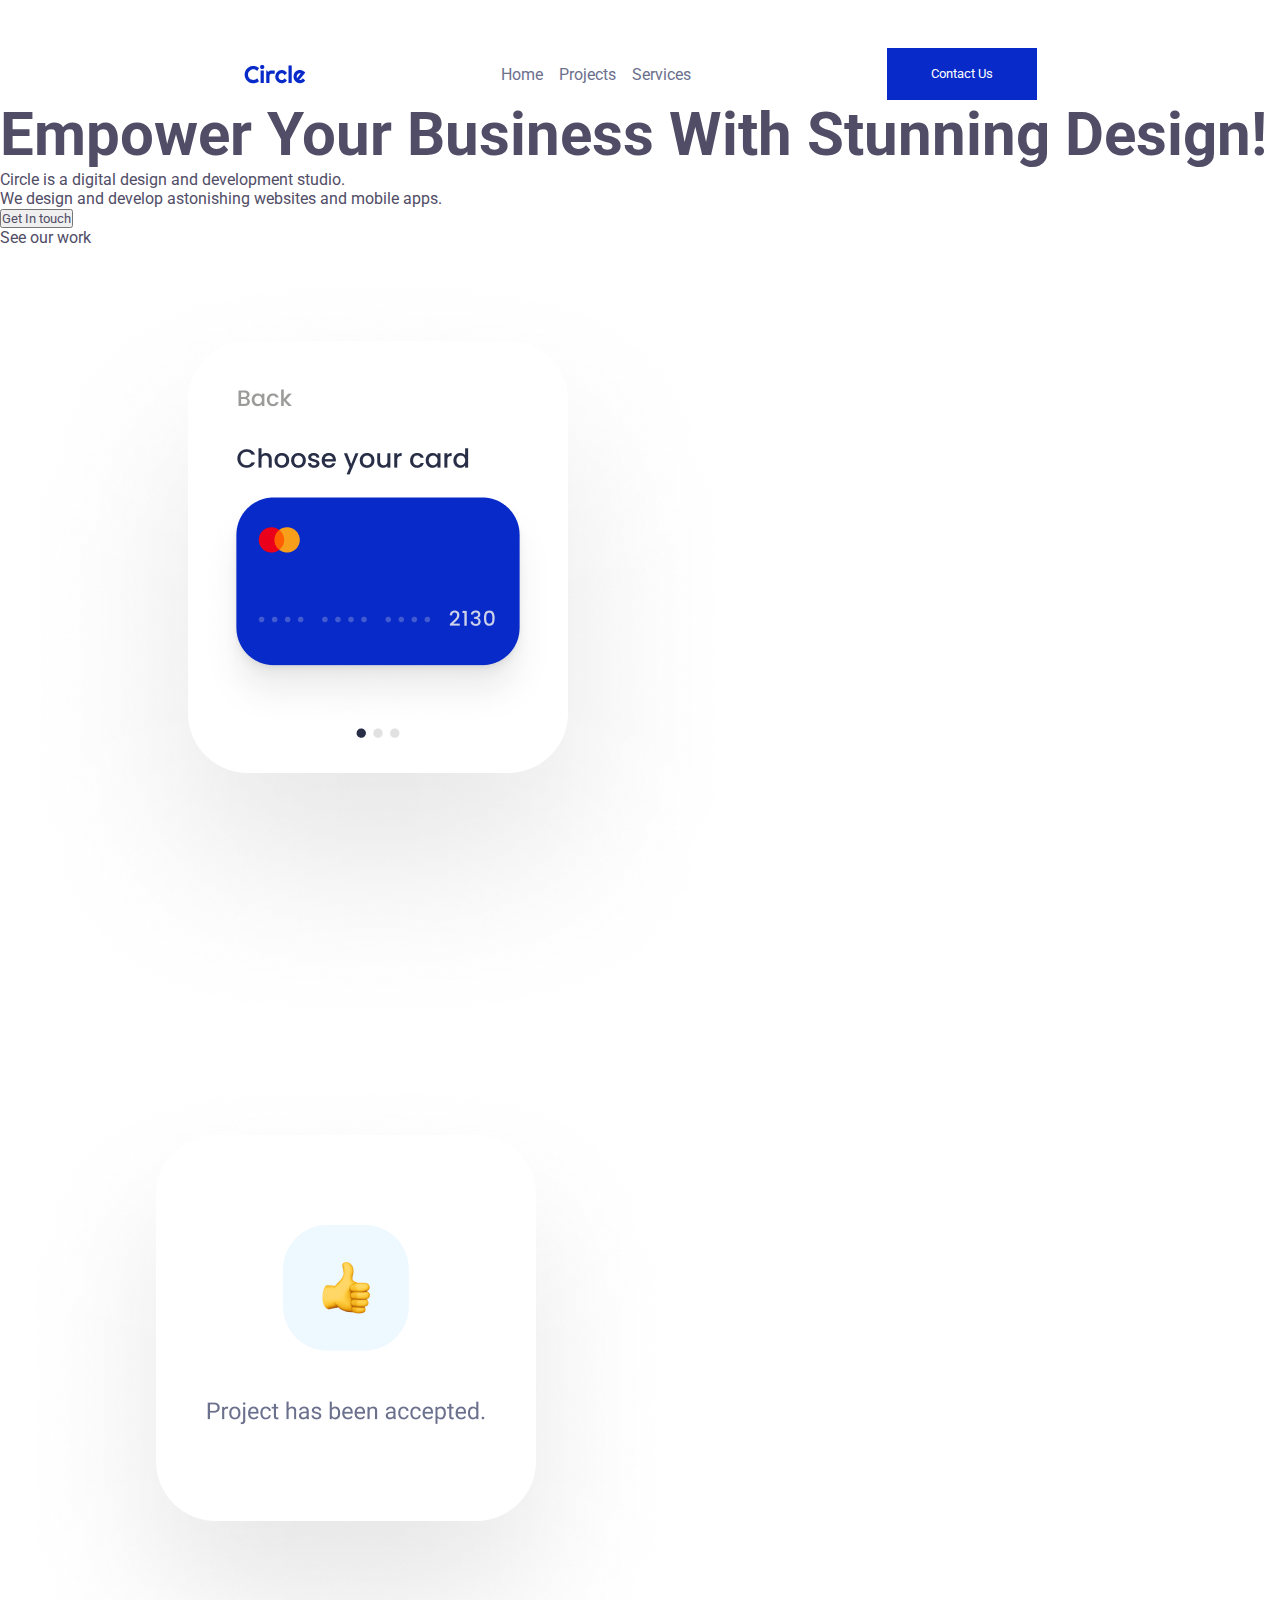
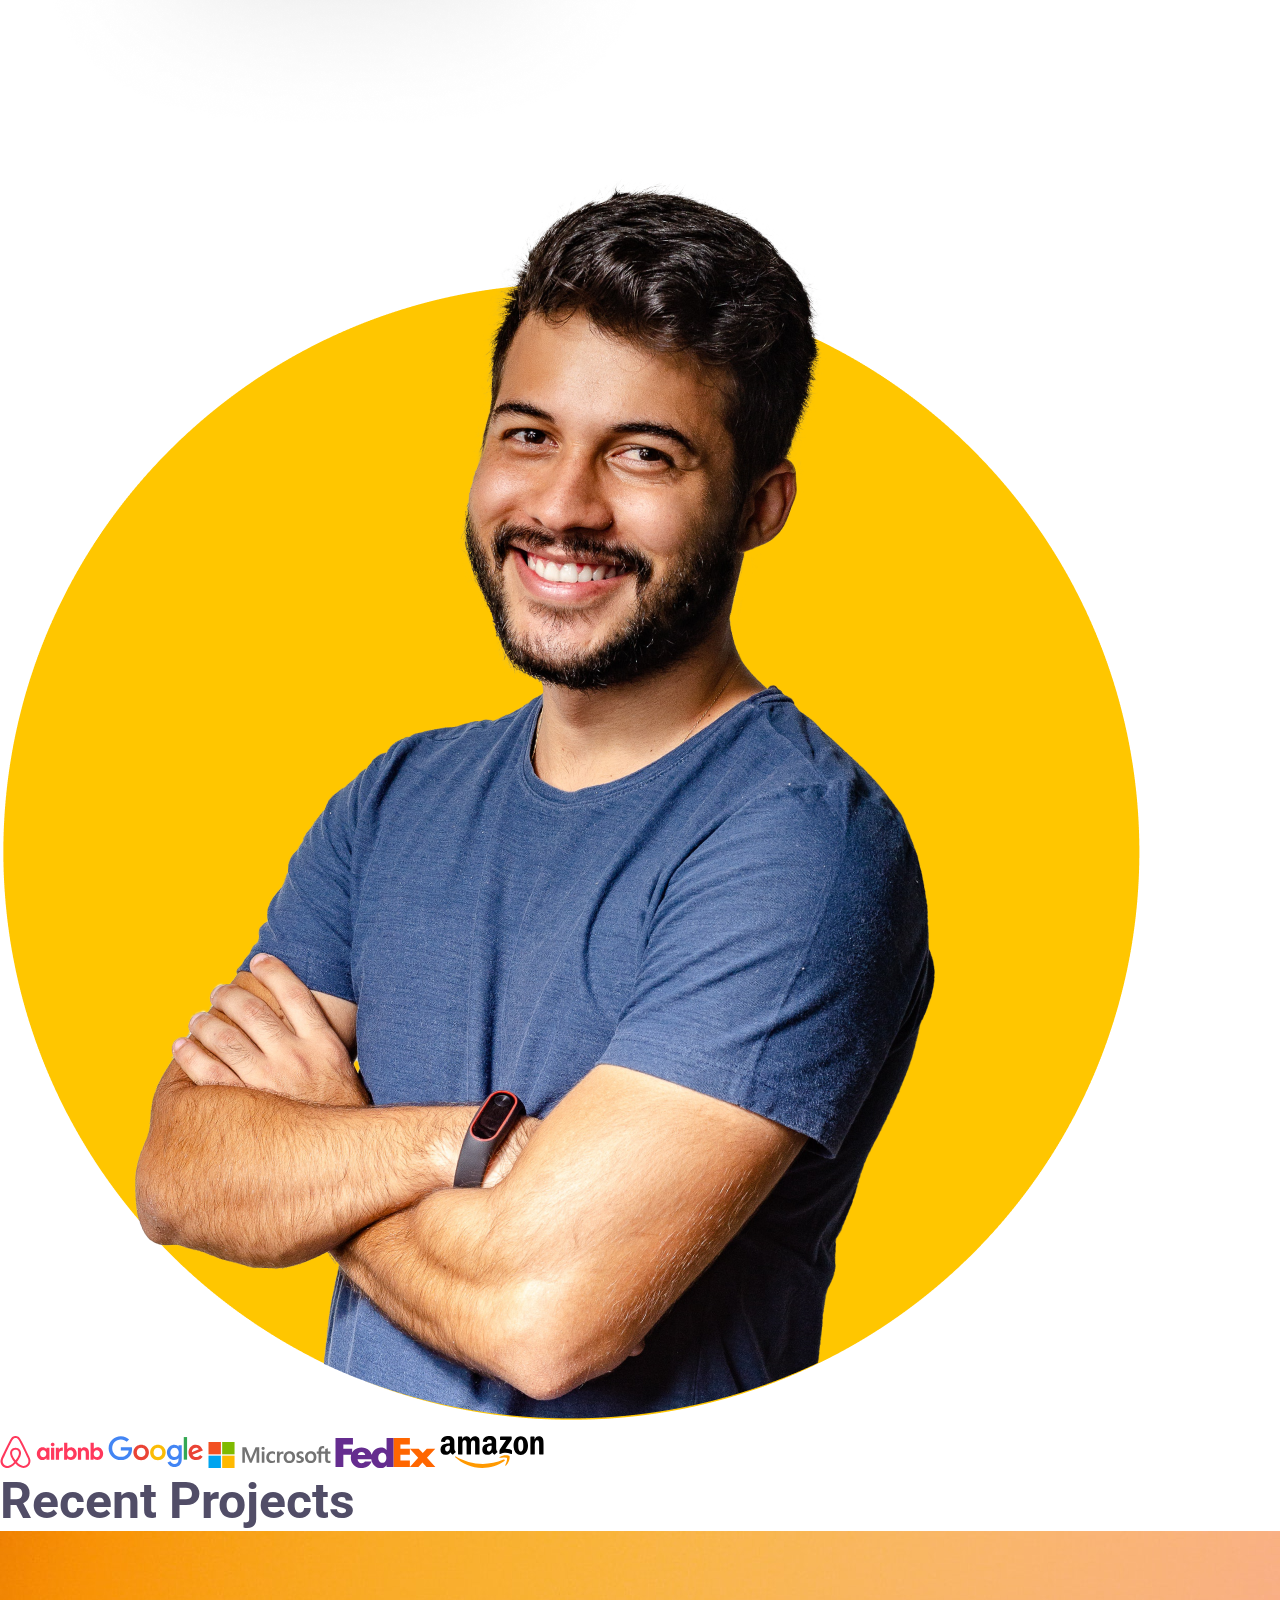
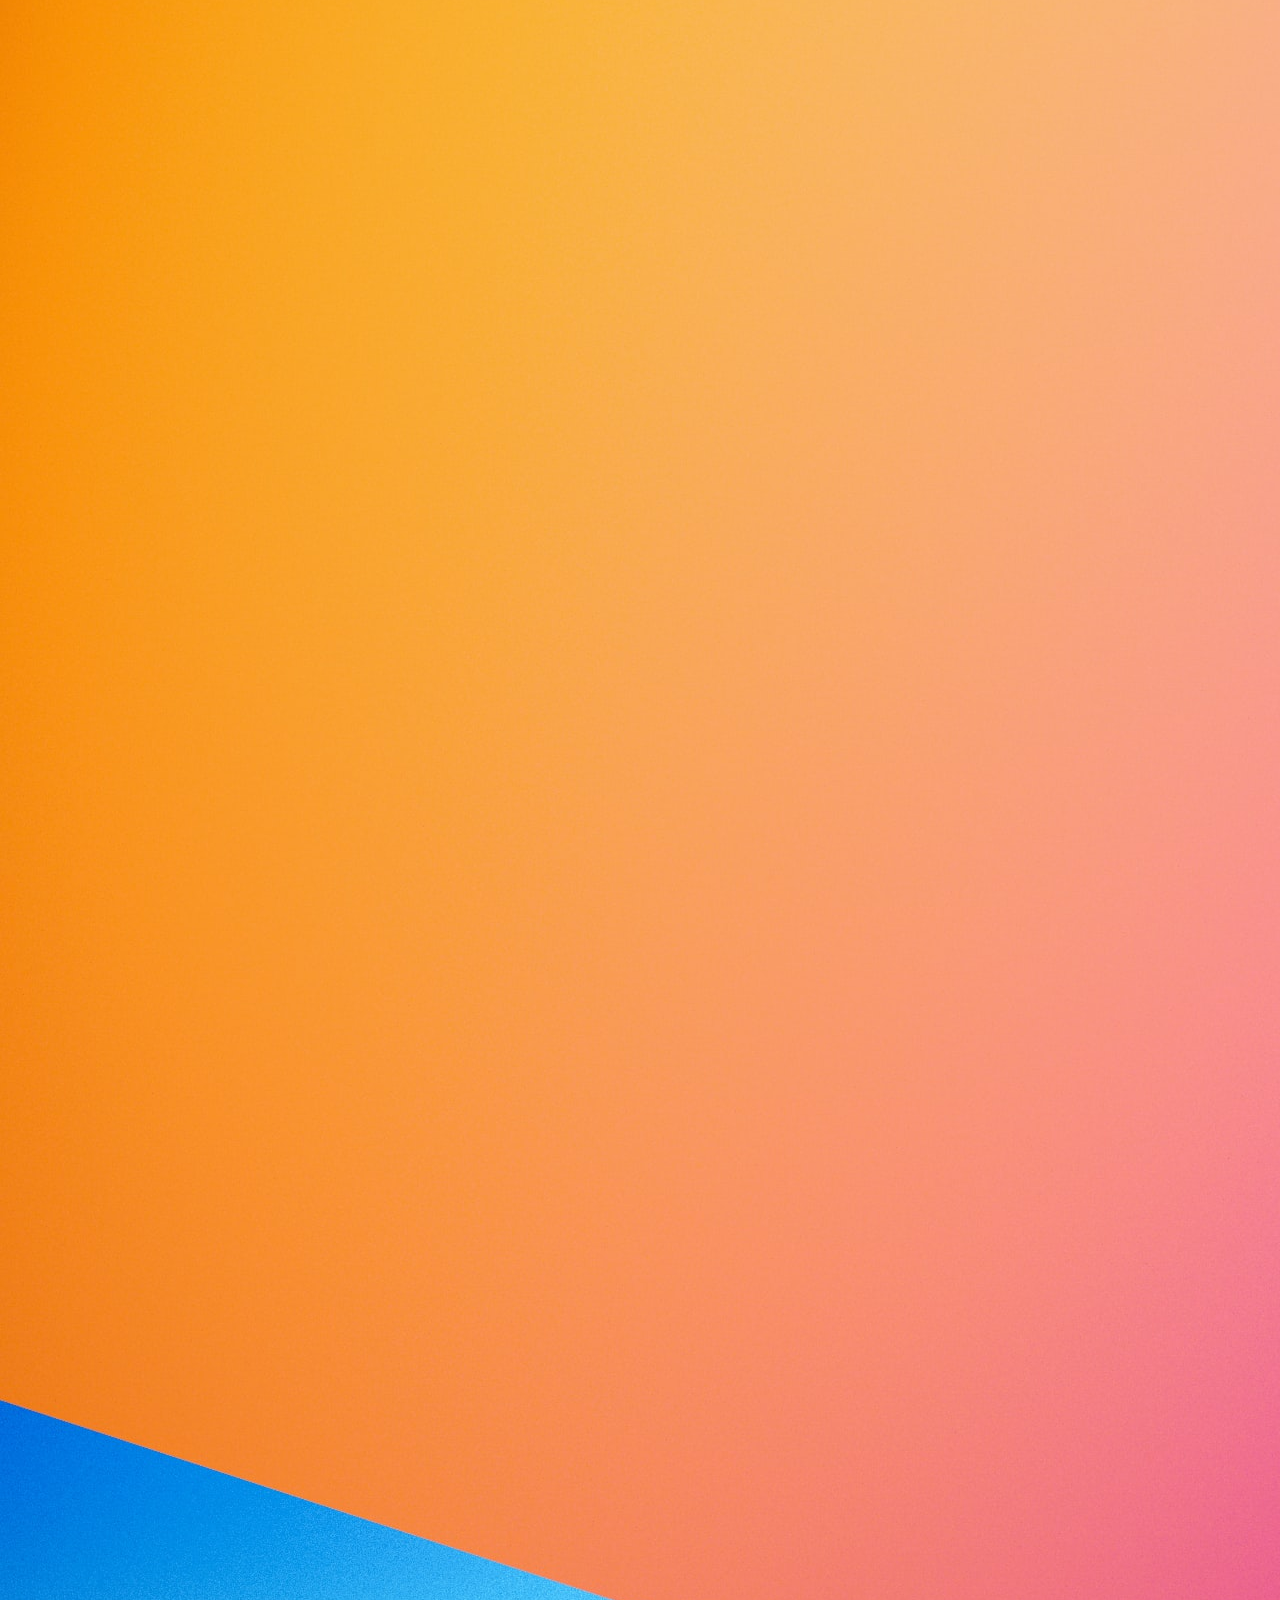
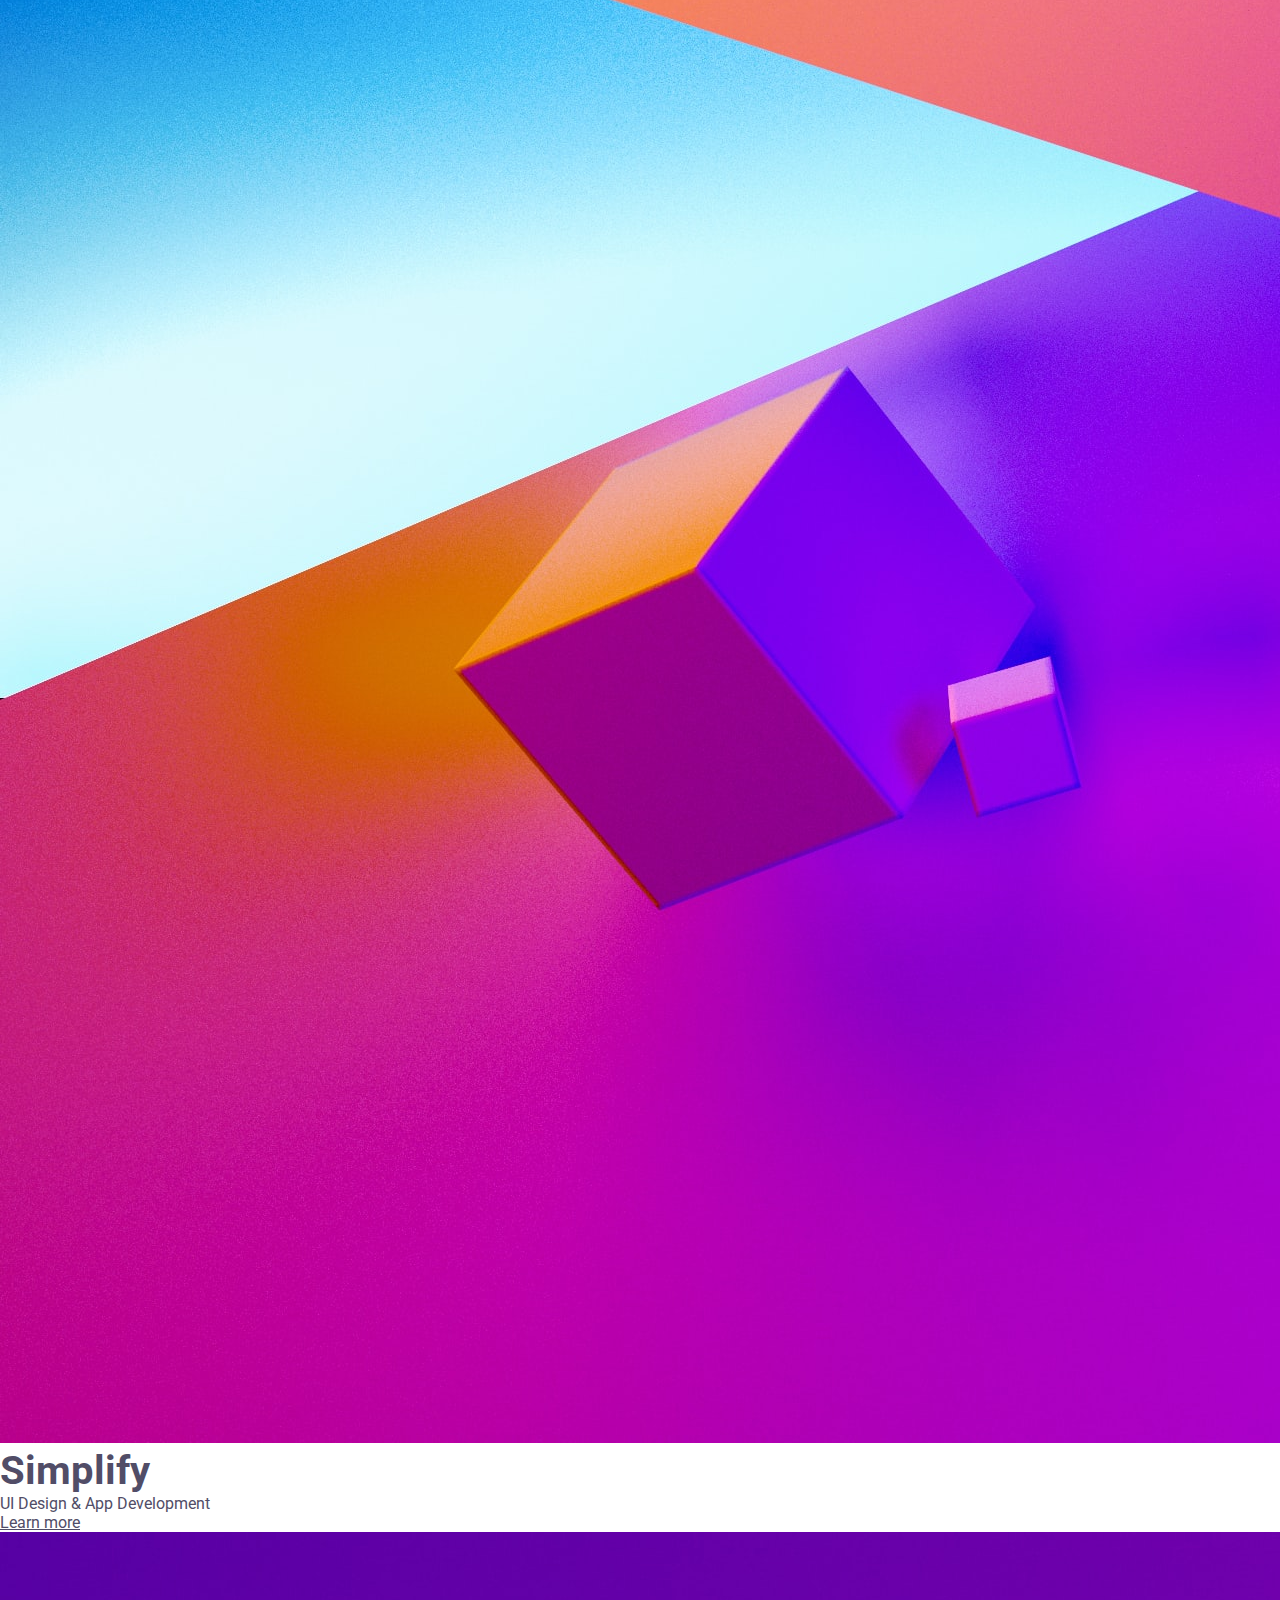
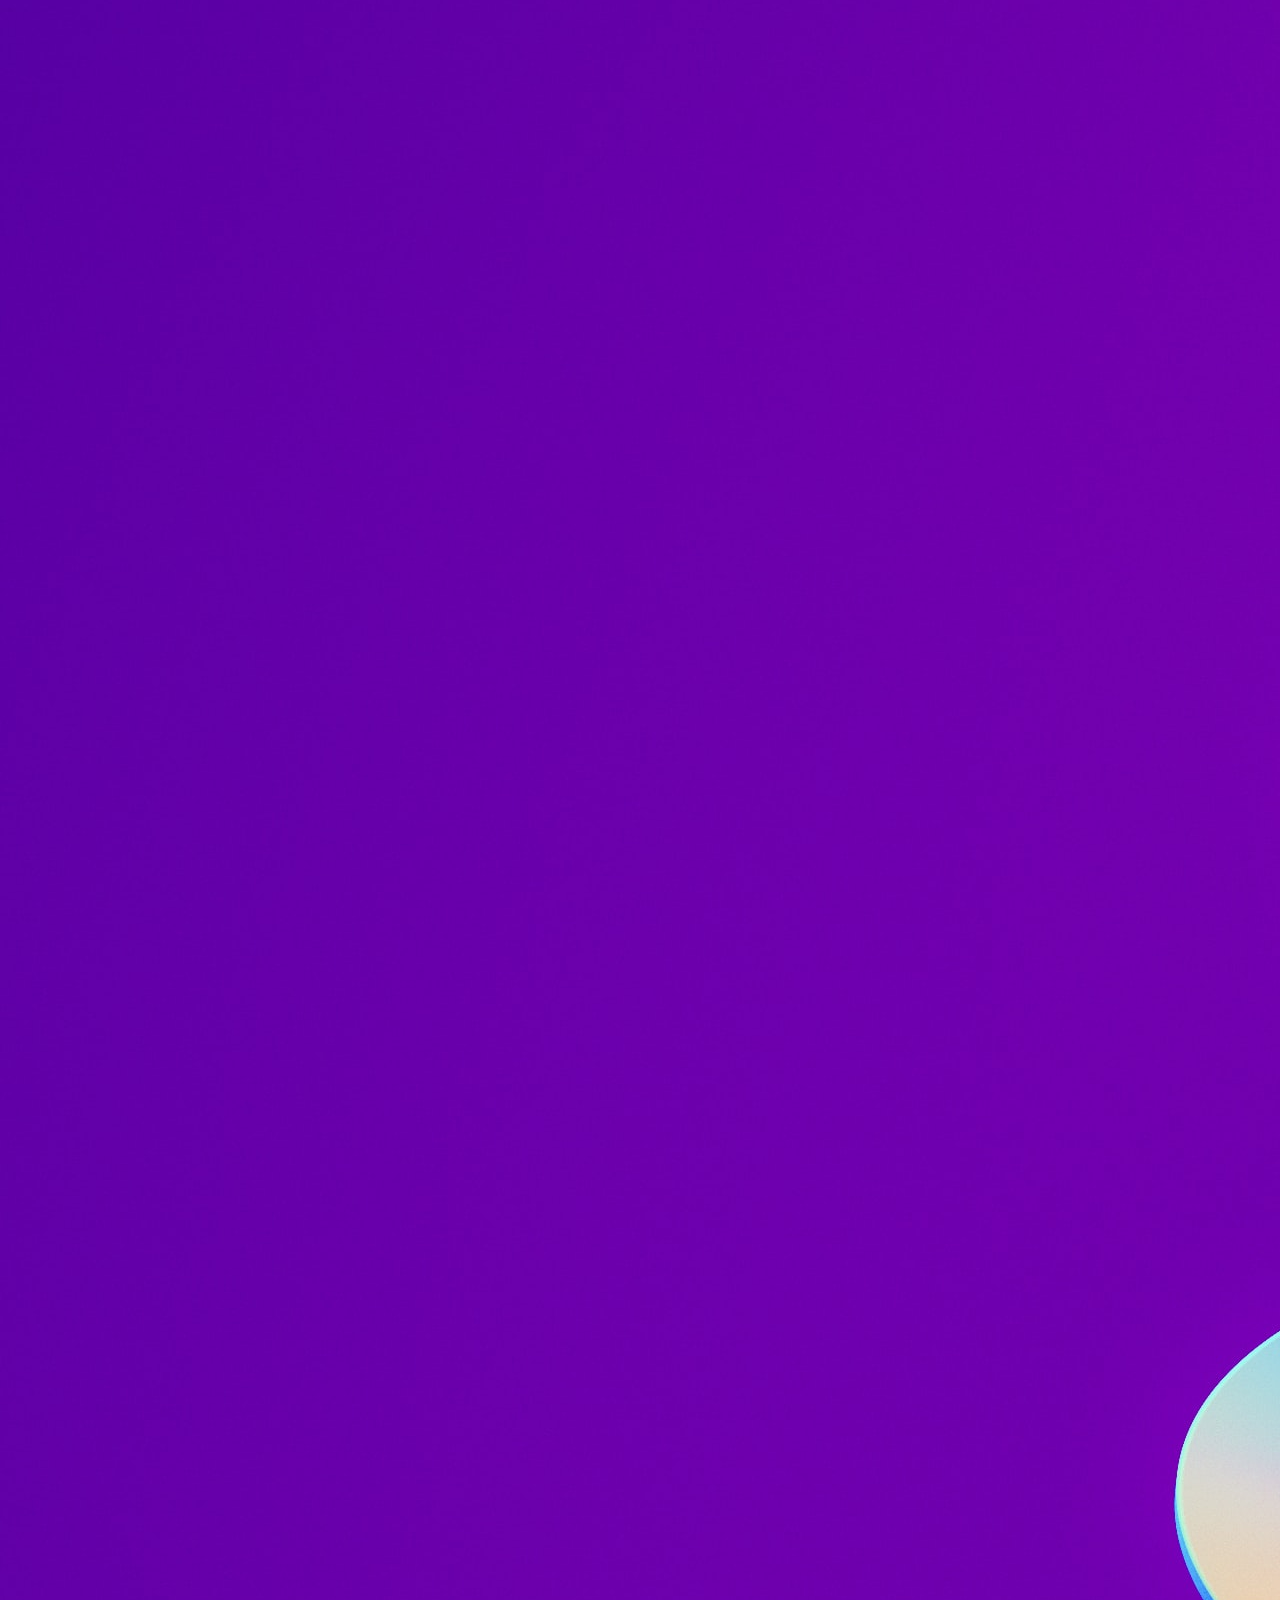
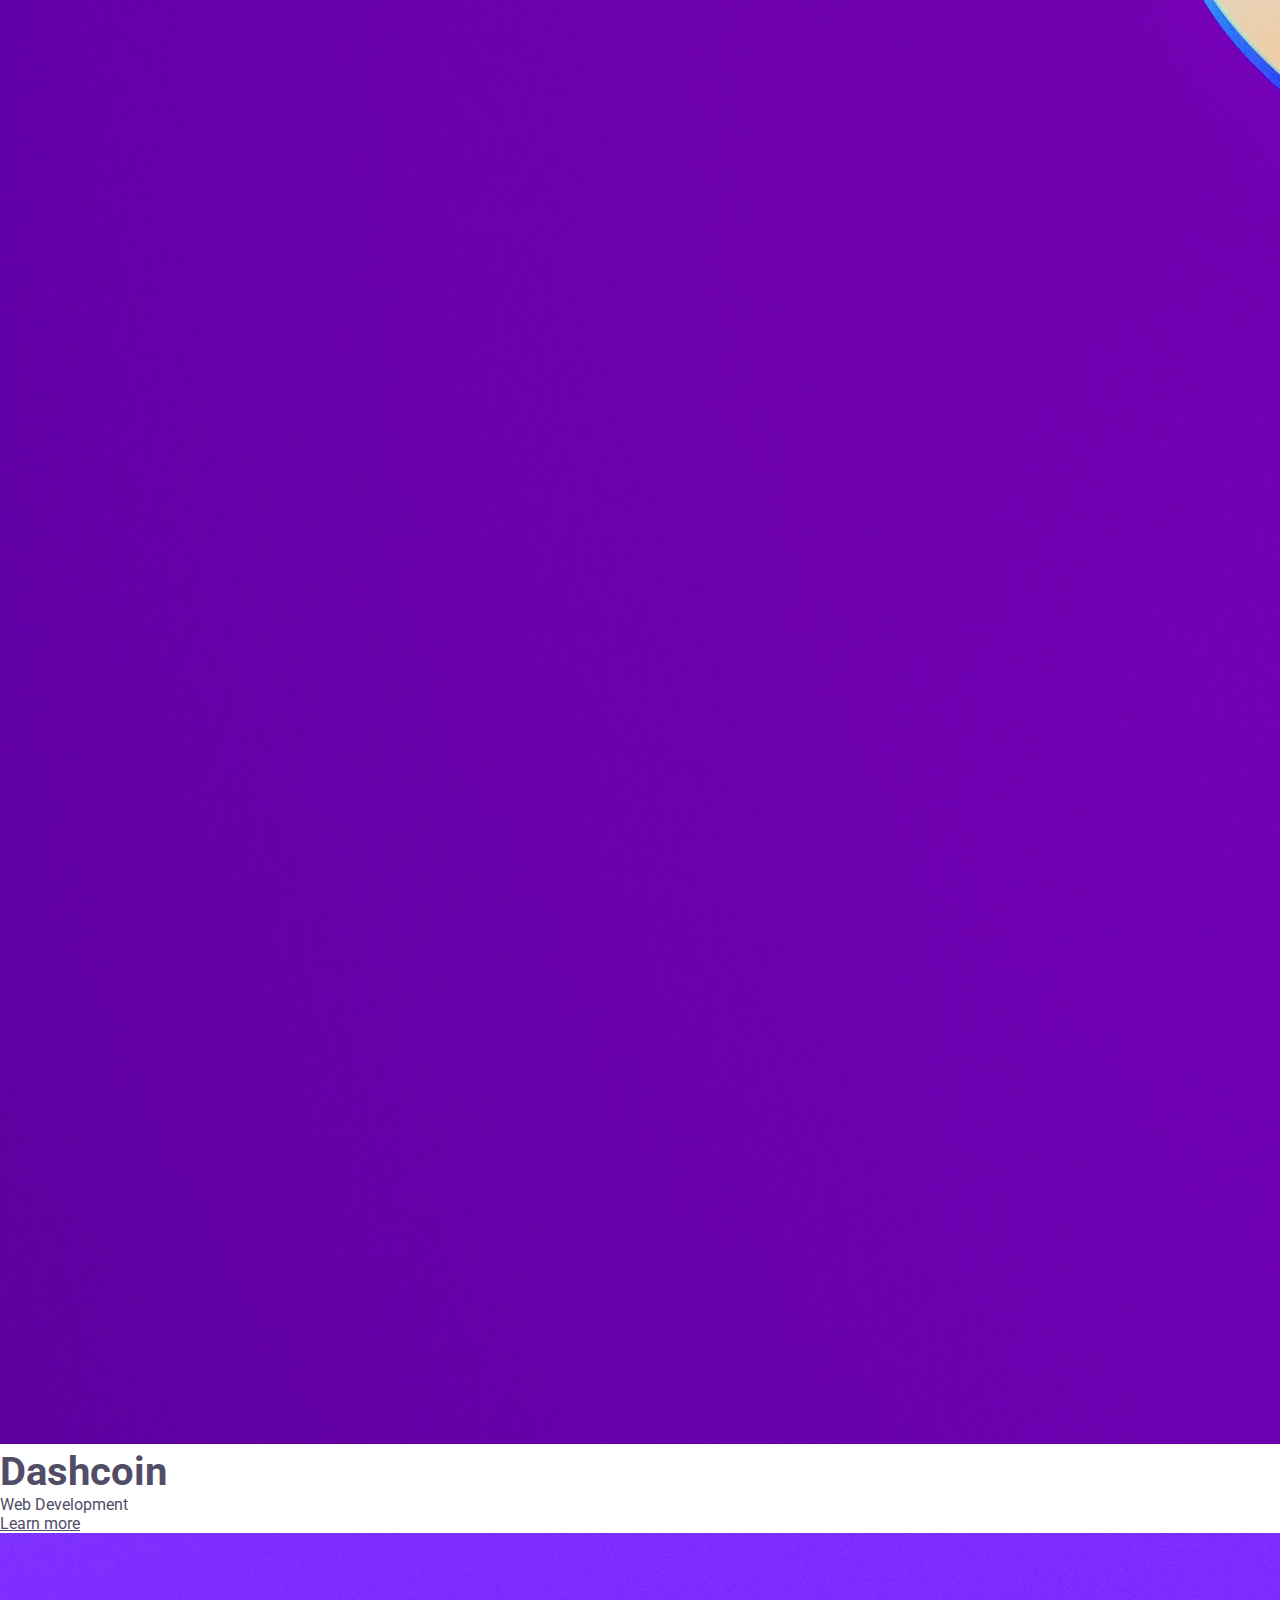
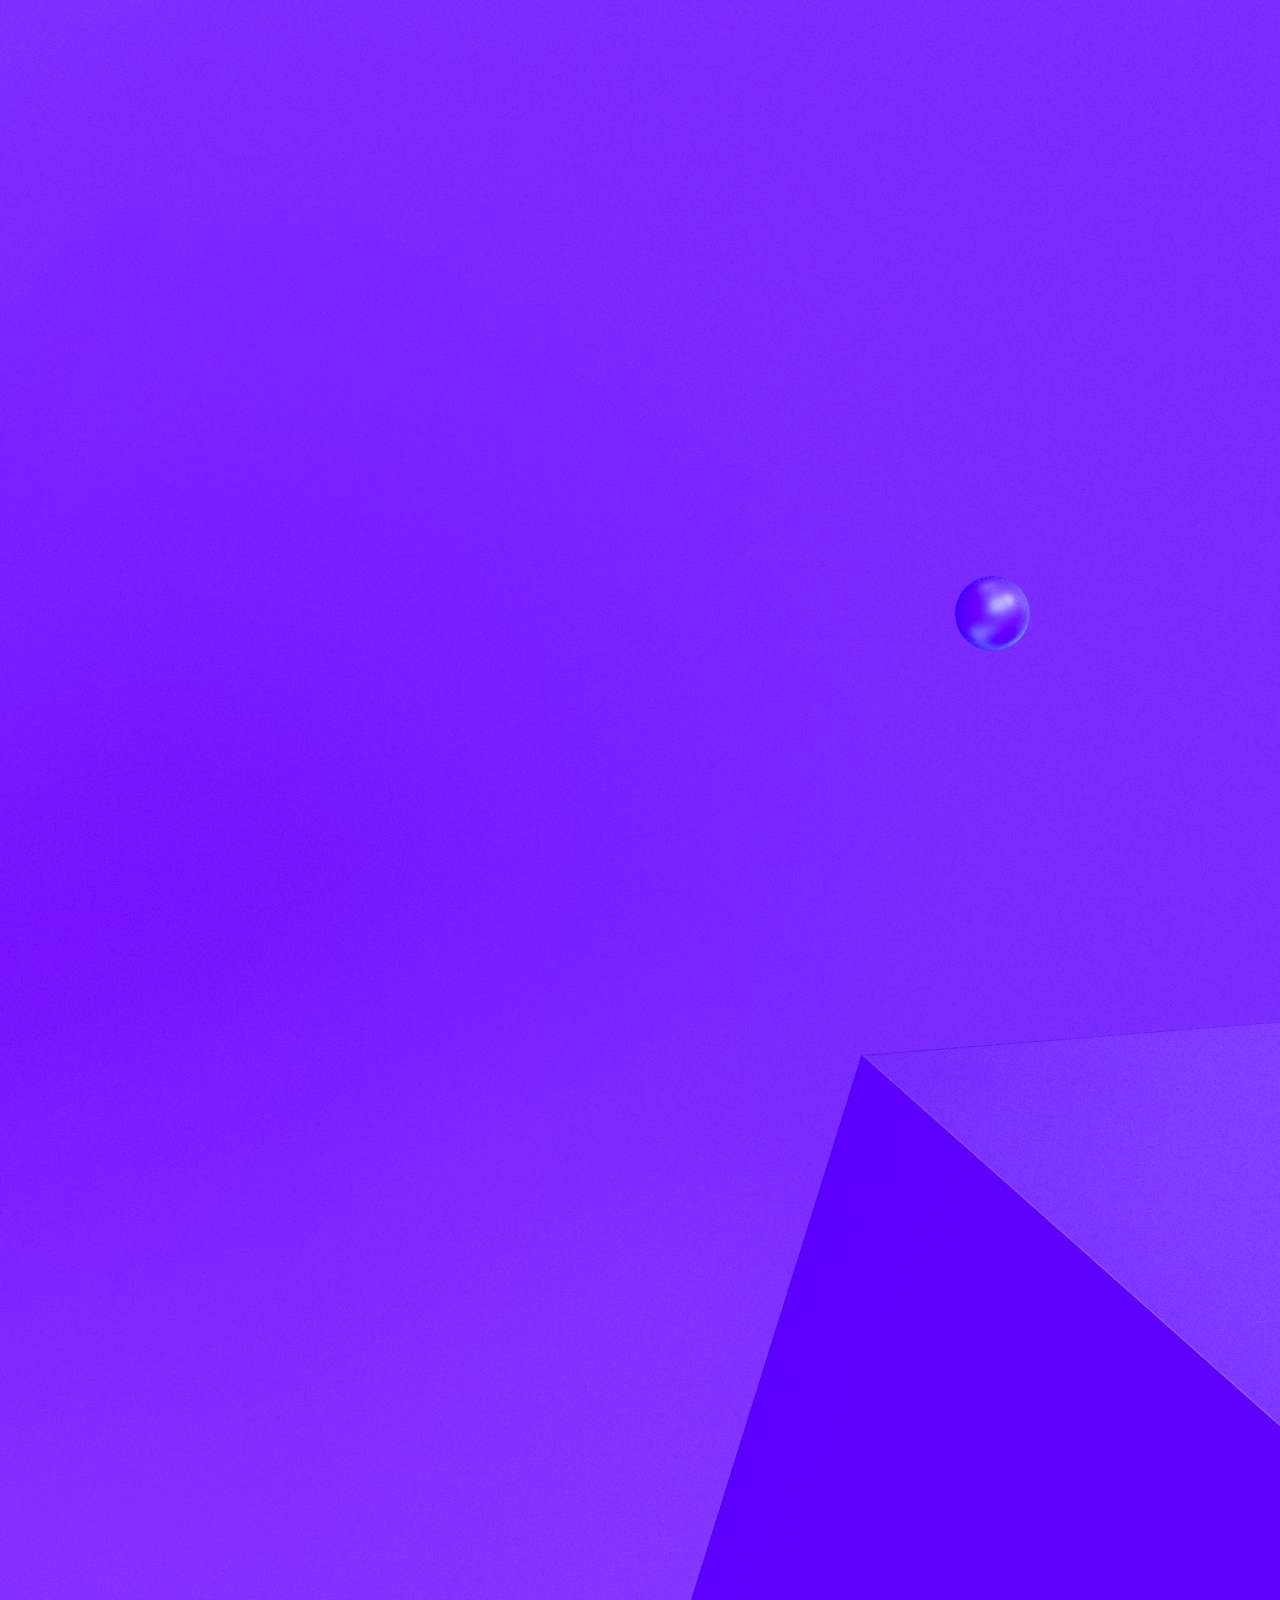
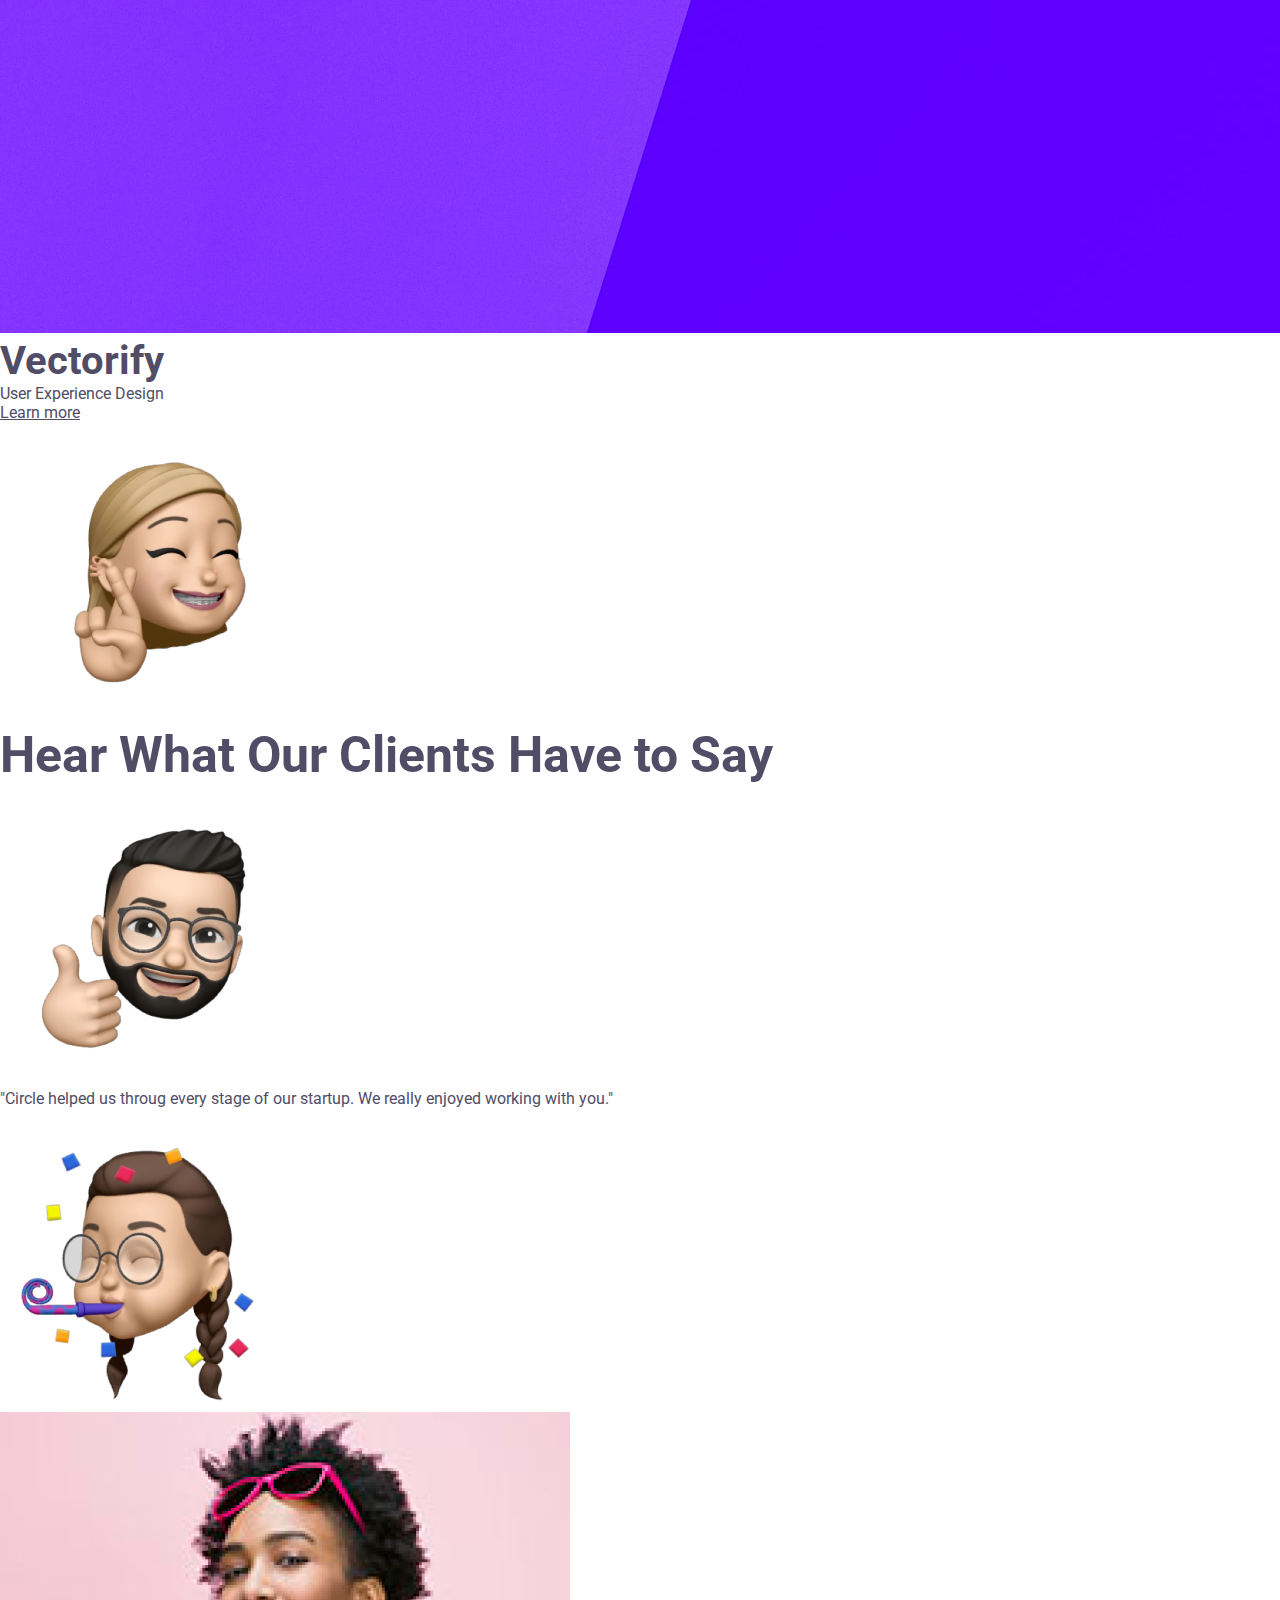
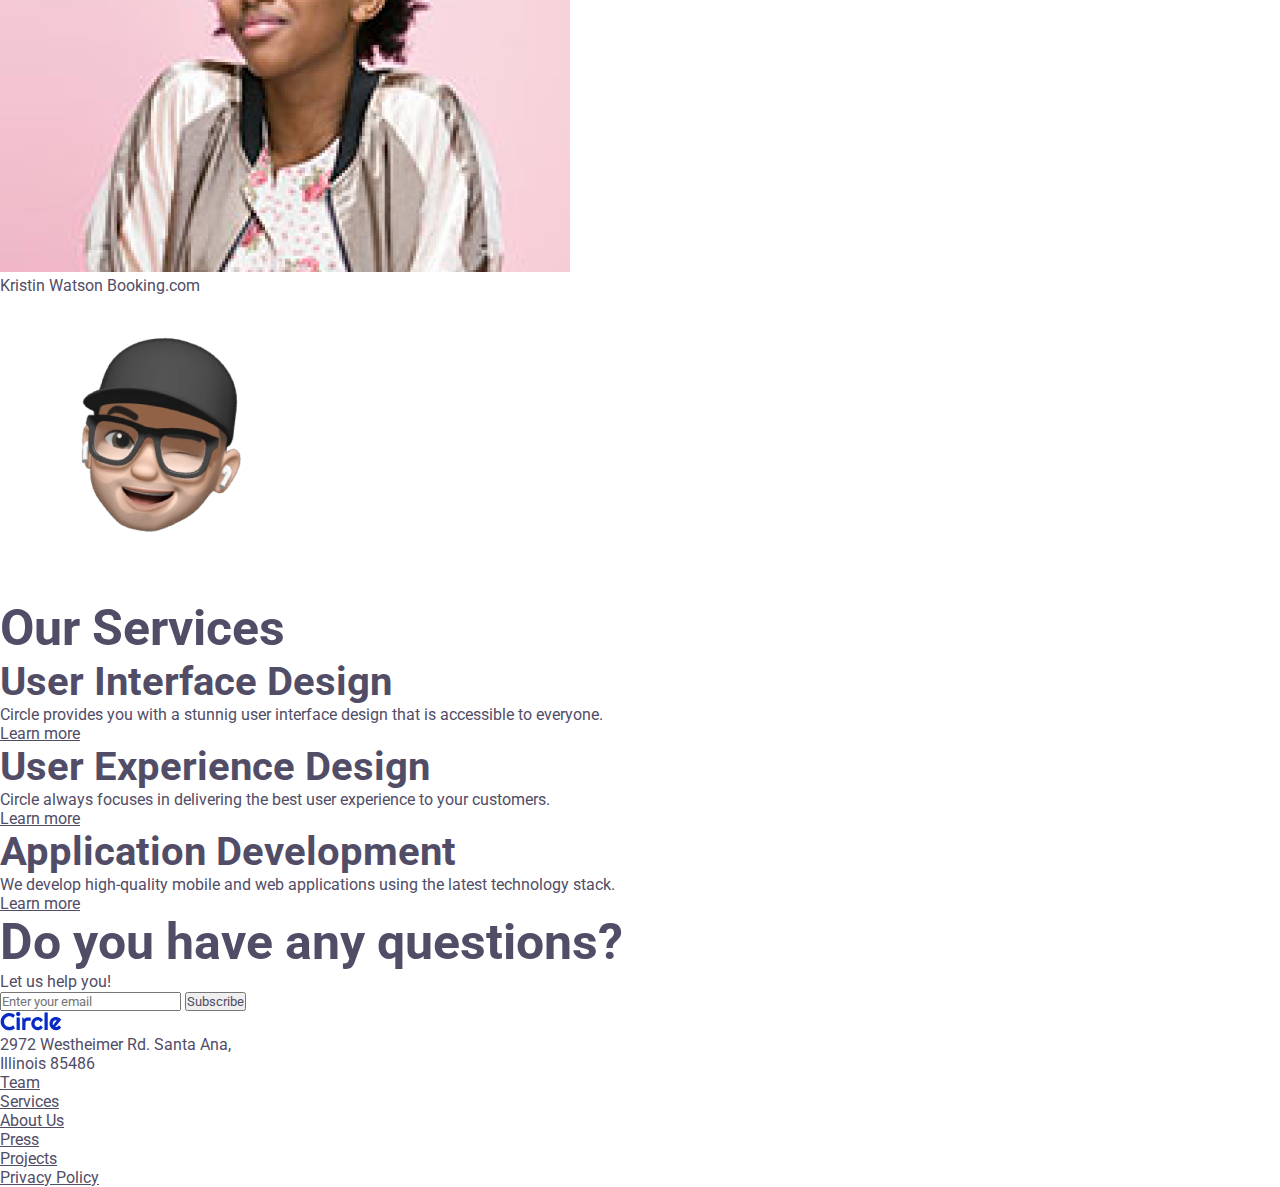
==== commit 29ee264c: "Done CSS: Mobile first Done" ====
--- a/index.html
+++ b/index.html
@@ -200,13 +200,13 @@
         </div>
     </section>
     
-<!--
+
     <footer class="footerSection">
-        <section class="conteiner">
+        <section class="footerConteiner">
             <div class="content">
                 <img class="circleLogo" src="./Assets/Logos/circle.svg" alt="circleLogo">
-                <h7>2972 Westheimer Rd. Santa Ana,</h7>  
-                <h7>Illinois 85486</h7>
+                <div><h7>2972 Westheimer Rd. Santa Ana,</h7>  </div>
+                <div><h7>Illinois 85486</h7></div>
             </div>
             <div class="links">
                 <ul class="upList">
@@ -221,7 +221,7 @@
                 </ul>
             </div>
         </section>
-    </footer> -->
+    </footer>
     <script src="./index.js"></script>
 </body>
 </html>--- a/home.css
+++ b/home.css
@@ -32,7 +32,7 @@
         display: flex;
         align-items: center;
         justify-content: space-between;
-        padding: 3rem 3rem 0rem
+        padding: 2rem 3rem 0rem
     }
    
     .open-menu,
@@ -509,8 +509,6 @@
     }
     .emailLogo {
         border: none;
-        text-align:;
-
     }
 
     .questionTag {
@@ -532,9 +530,44 @@
         color: white
     }
 
-}
-
-
+    .footerConteiner {
+        display: flex;
+        flex-direction: column-reverse;
+
+    }
+    .footerConteiner .content {
+        display: flex;
+        flex-wrap: wrap;
+        flex-direction: column;
+        align-content: center;
+        align-items: center;
+        margin-bottom: 2rem;
+    }
+
+    .content .circleLogo {
+        margin-bottom: 1rem;
+    }
+
+    .links {
+        display:flex;
+        flex-wrap: wrap;
+        justify-content: space-around;
+        margin: 2rem;
+        
+    }
+
+    .links li a {
+        text-decoration: none;
+        color: var(--dark-blue);
+        line-height: 2rem;
+
+    }
+
+    .upList, .buttomList {
+        list-style-type: none;
+        text-align: center;
+    }
+}
 
 
 
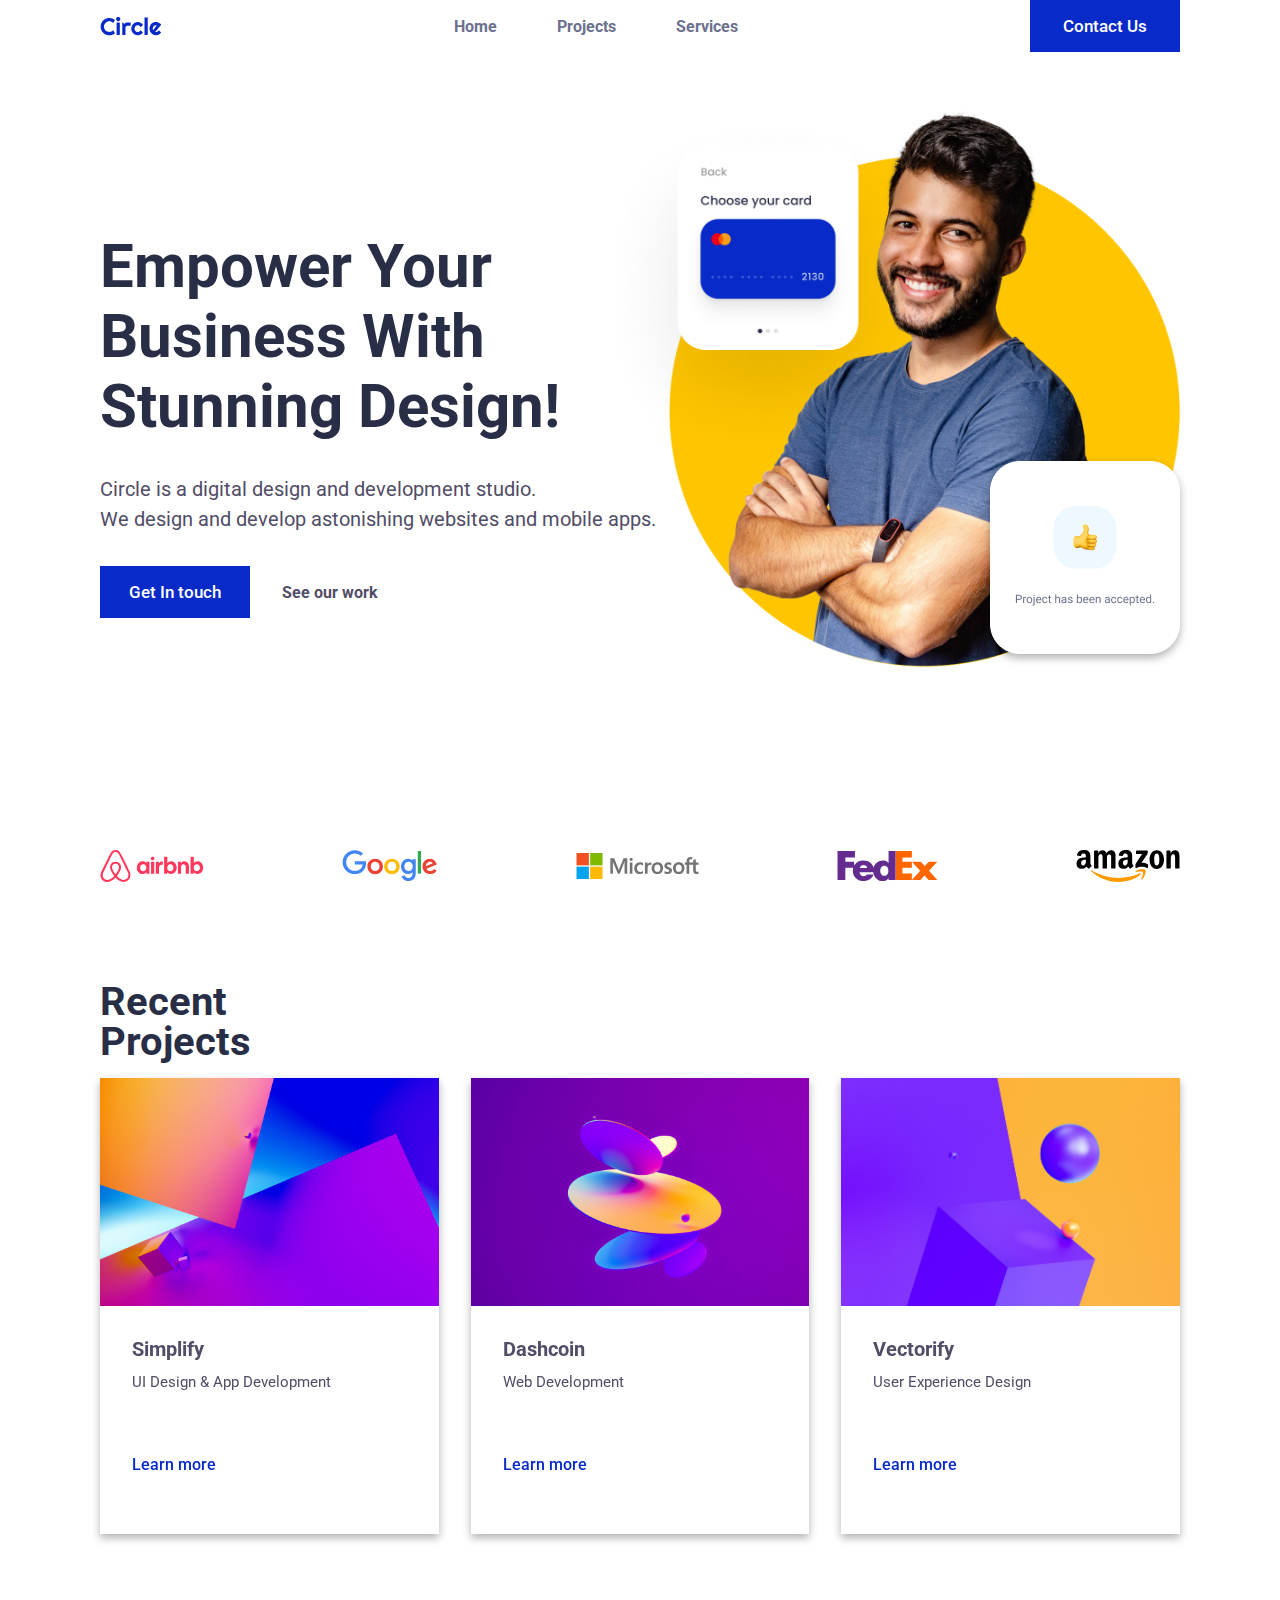
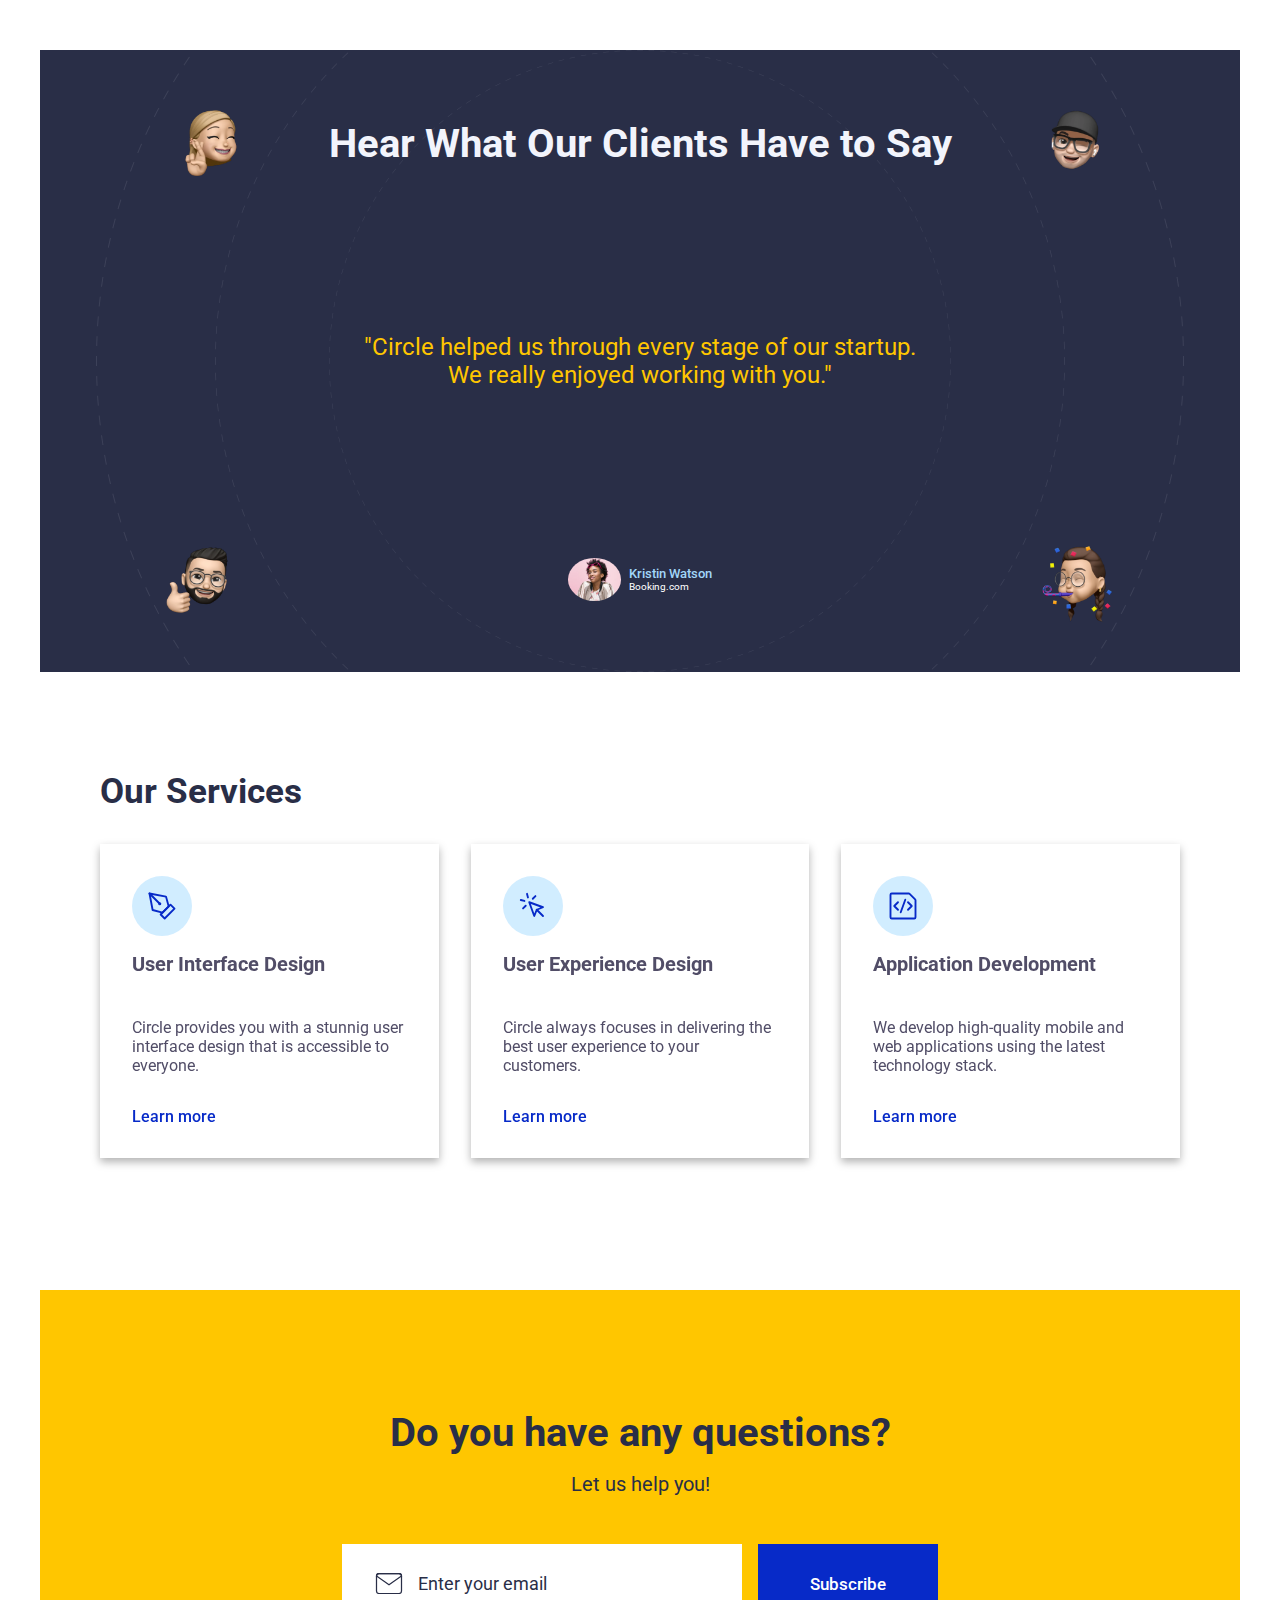
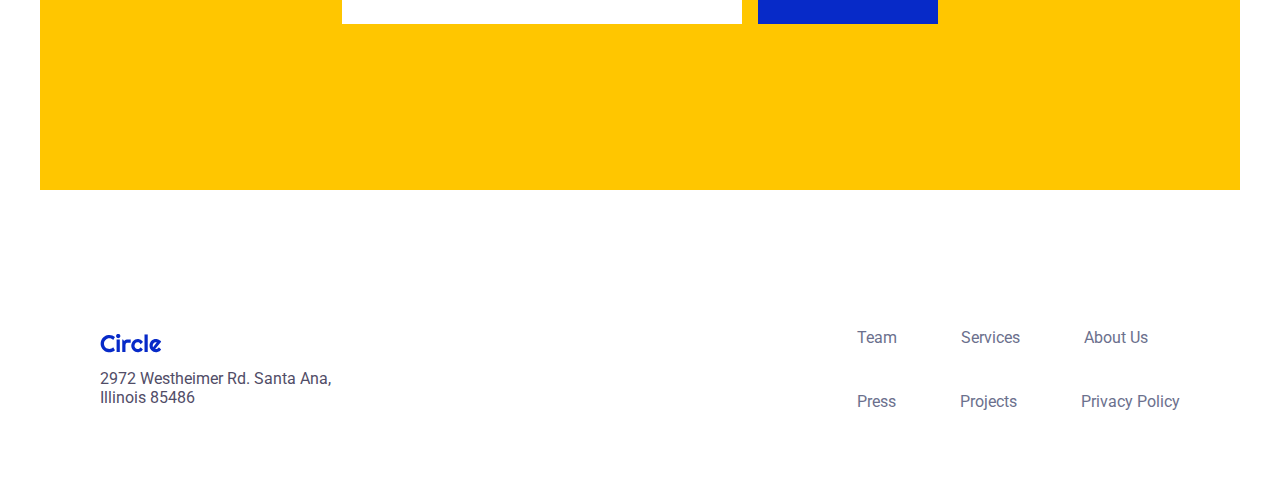
==== commit 2e96ca52: "Done CSS for Desktop" ====
--- a/index.html
+++ b/index.html
@@ -30,7 +30,6 @@
     
     
     <section class="heroSection">
-        <section class="container">
             <section class="contentHeroSection">
                 <h1>Empower Your Business With Stunning Design!</h1>
                 
@@ -46,32 +45,25 @@
                     <p>See our work</p>
                 </div>
             </section>
+           
             <section class="imagesHeroSection">
-            
                     <img class="blueCard" src="./Assets/heroSection/card-1.png" alt="logoBlueCard">
-                
-            
                     <img class="thumbCard" src="./Assets/heroSection/card-2.png" alt="logocard">
-                
-            
                     <img class="personPicture" src="./Assets/heroSection/hero-image.png" alt="logoPerson">
-                
             </section>
-        </section>
-    </section>
-    
+    </section>
     
     <section id="clientSection">
         <section class=imagesClients>
                 <img class="airbnbLogo" src="./Assets/Logos/airbnb-logo.svg" alt="logo airbnb">
-                <img class="googleLogo" src="./Assets/Logos/google-logo.svg" alt="logo google">
-                <img class="microsoftLogo" src="./Assets/Logos/microsoft-logo.svg" alt="logo microsoft">
-                <img class="fedexLogo" src="./Assets/Logos/fedex-logo.svg" alt="logo fedex">
-                <img class="amazonLogo" src="./Assets/Logos/amazon-logo.svg" alt="logo amazon">
-        </section>
-    </section>
-    
-   
+                <img class="googleLogo" src="./Assets/Logos/google-logo.svg" alt="logo google">               
+                <img class="microsoftLogo" src="./Assets/Logos/microsoft-logo.svg" alt="logo microsoft">               
+                <img class="fedexLogo" src="./Assets/Logos/fedex-logo.svg" alt="logo fedex">               
+                <img class="amazonLogo" src="./Assets/Logos/amazon-logo.svg" alt="logo amazon">               
+        </section>
+    </section>
+    
+
     <section id="projectsSection">
        <section>
         <h2>Recent Projects</h2>
@@ -118,21 +110,25 @@
  
     <section id="testimonialSection">
 
-        <section>
+        <section class="testimonialSectionUp">
             <img class="emoji" src="./Assets/TestimonialsSecction/memoji-1.png" alt="emojiLogo1">
-            <h2>Hear What Our Clients Have to Say</h2>
-            <img class="emoji" src="./Assets/TestimonialsSecction/memoji-3.png" alt="emojiLogo2">
+           <div>
+                <h2>Hear What Our Clients Have to Say</h2>
+           </div>
+            <img class="emoji" src="./Assets/TestimonialsSecction/memoji-2.png" alt="emojiLogo2">
         </section>
 
         <section class="testimonialComment">
             <p>
-                "Circle helped us throug every stage of our startup.
+                "Circle helped us through every stage of our startup.
+            </p>
+            <p>
                 We really enjoyed working with you."
             </p>
         </section>
 
-        <section>
-            <img class="emoji" src="./Assets/TestimonialsSecction/memoji-4.png" alt="emojiLogo3">
+        <section class="testimonialSectionDown">
+            <img class="emoji" src="./Assets/TestimonialsSecction/memoji-3.png" alt="emojiLogo3">
             <div class="clientInformation">
                 <img class="clientPicture" src="./Assets/TestimonialsSecction/profile.png" alt="clientpicture">
                 <div class="kristinInformation">
@@ -140,7 +136,7 @@
                     <h8>Booking.com</h8>
                 </div>
             </div>
-            <img class="emoji" src="./Assets/TestimonialsSecction/memoji-2.png" alt="emojiLogo4">
+            <img class="emoji" src="./Assets/TestimonialsSecction/memoji-4.png" alt="emojiLogo4">
         </section>
 
     </section>
--- a/home.css
+++ b/home.css
@@ -1,32 +1,9 @@
- 
-.circleLogo {
-    max-width: 5 rem;
-}
-
-header section {
-    display: flex;
-    align-items: center;
-    justify-content: space-evenly;
-    padding: 3rem 3rem 0rem
-}
-
-.menu {
-    list-style-type: none;
-    display: flex;
-    gap: 1rem
-}
-
-.menu li a {
-    text-decoration: none;
-    color: var(--light-grey, grey)
-}
-
 .open-menu,
 .close-menu {
     display: none;
 }
 
-@media screen and (max-width:425px) {
+@media screen and (max-width: 767px) {
    
     header section {
         display: flex;
@@ -45,11 +22,11 @@
     }
 
     
-/* No lo coge*/
+
     .open-menu i::before {
         color:rgba(7,42,200);
     }
-/* No lo coge*/
+
     .close-menu i::before {
         color: white;
     }
@@ -67,7 +44,7 @@
         right: 0;
         bottom: 0;
         background-color: var(--dark-blue);
-        padding: 2.5rem 1rem;
+        padding: 2rem 1rem;
         box-shadow: 0 0 0 100vmax rgba(7,42,200, 0.3)
     }
 
@@ -86,9 +63,12 @@
     .menu {
         flex-direction: column;
         align-items: flex-end;
+        list-style-type: none;
+        gap: 1rem
     }
 
     .menu li a {
+        text-decoration: none;
         color: white;
     }
 
@@ -156,9 +136,10 @@
 
     .thumbCard {
         position: absolute;
-        bottom: -6rem;
-        right: -3rem;
-        max-width: 60%;  
+        bottom: 0rem;
+        right: 0rem;
+        max-width: 30%;
+        filter: drop-shadow(0px 4px 4px rgba(0, 0, 0, 0.30));  
     }
 
     .personPicture {
@@ -570,14 +551,1181 @@
 }
 
 
-
-.contactUs {
-    width: 150px;
-    height: 52px;
-    background-color: var(--dark-blue, blue);
-    border: none
+@media screen and (min-width: 768px) and (max-width: 1023px) {
+    
+    header section {
+        display: flex;
+        align-items: center;
+        justify-content: space-between;
+        padding: 2rem 3rem 0rem
+    }
+
+    
+    .circleLogo {
+        max-width: 5 rem;
+    }
+
+    header section {
+        display: flex;
+        align-items: center;
+        justify-content: space-evenly;
+        padding: 3rem 3rem 0rem
+    }
+
+    .menu {
+        list-style-type: none;
+        display: flex;
+        gap: 1rem
+    }
+
+    .menu li a {
+        text-decoration: none;
+        color: var(--light-grey, grey)
+    }
+
+
+
+    .contactUs {
+        width: 150px;
+        height: 52px;
+        background-color: var(--dark-blue, blue);
+        border: none;
+        cursor: pointer;
+    }
+    .contactUs a {
+        text-decoration: none;
+        color: #FFFFFF;
+    }
+
+    .menu {
+        flex-direction: row;
+        align-items: flex-end;
+    }
+
+
+
+
+    .heroSection {
+        display: flex;
+        flex-direction: row;
+        padding: 3rem 3rem 3rem;
+    }
+    .heroSection .container {
+        display: flex;
+    }
+
+    .contentHeroSection h1{
+        font-size: 35px;
+        line-height: 40px;
+        text-align: initial;
+    }
+
+    .contentHeroSection {
+        display: flex;
+        flex-direction: column;
+        justify-content: space-around;
+    }
+
+    .rockParagraphs {
+        padding: 2rem 0rem 
+    }
+
+
+    .buttonGetInTouch {
+        display: flex;
+        justify-content: space-between;
+        align-items: center;
+        padding: 1rem;
+        padding: 0
+    }
+
+    .buttonGetInTouch p {
+        font-weight: 700;
+    }
+
+    .getInTouch {
+        width: 100px;
+        height: 40px;
+        background-color: var(--dark-blue, blue);
+        border: none; 
+        color: white;
+        cursor: pointer;
+    }
+
+    .getInTouch a {
+        color: white
+    }
+
+
+
+
+    .imagesHeroSection {
+        position: relative;
+
+
+    }
+
+    .blueCard {
+        position: absolute;
+
+        top: -2rem;
+        left: -3rem;
+        max-width: 60%;  
+    }
+
+    .thumbCard {
+        position: absolute;
+        bottom: 0rem;
+        right: 0rem;
+        max-width: 30%;
+        filter: drop-shadow(0px 4px 4px rgba(0, 0, 0, 0.30));
+    }
+
+    .personPicture {
+        max-width: 100%;
+    }
+
+
+
+
+
+    #clientSection {
+        display: flex;
+        padding: 3rem 3rem 3rem;
+        justify-content: center;
+    }
+
+    .imagesClients {
+
+        display: flex;
+        flex-wrap: wrap;
+        justify-content: center;
+        gap: 1rem;
+        row-gap: 2rem;
+    }
+
+    .airbnbLogo {
+        max-width: 25%;
+        justify-content: center;
+    }
+    .googleLogo {
+        max-width: 25%;
+    }
+    .microsoftLogo {
+        max-width: 25%;
+    }
+    .fedexLogo {
+        max-width: 25%;
+    }
+    .amazonLogo {
+        max-width: 25%;
+    }
+
+
+
+
+    #projectsSection {
+        display: flex;
+        flex-direction: row;
+        padding: 3rem 3rem 3rem;
+
+    }
+
+    #projectsSection section h2 {
+        font-size: 35px;
+        line-height: 40px;
+        text-align: center;
+    }
+
+    .projects h3 {
+        font-size: 20px;
+    }
+
+    .projects {
+        display:flex;
+        flex-wrap: nowrap;
+
+    }
+
+
+    .projectLogo1 {
+        max-width: 100%;
+        height: 50%;
+        width: 100%;
+        object-fit: cover;
+    }
+    .projectLogo2 {
+        max-width: 100%;
+        height: 50%;
+        width: 100%;
+        object-fit: cover;
+    }
+    .projectLogo3 {
+        max-width: 100%;
+        height: 50%;
+        width: 100%;
+        object-fit: cover;
+    }
+
+    .cardSimplify {
+        flex: 1, 1, auto;
+        margin: 1rem 1rem 1rem 0rem;
+        background-color: #FFFFFF;
+        filter: drop-shadow(0px 4px 4px rgba(0, 0, 0, 0.30));
+        width: 33%
+    }
+    .simplifyStructure p a {
+        text-decoration: none;
+        color: var(--dark-blue);
+        font-weight: 700;
+        font-size: 16px;
+    }
+    .learnMore {
+        padding-top: 2rem;
+        padding-bottom: 1rem;
+    }
+    .simplifyStructure {
+        padding: 1rem;
+    }
+    .simplifyStructure p {
+        font-size: 15px;
+        height: 50px;
+    }
+
+    .dashCoinCard {
+        flex: 1, 1, auto;
+        margin: 1rem 0rem;
+        background-color: #FFFFFF;
+        filter: drop-shadow(0px 4px 4px rgba(0, 0, 0, 0.30));
+        width: 33%;
+    }
+    .dashCoinStructure p a {
+        text-decoration: none;
+        color: var(--dark-blue);
+        font-weight: 700;
+        font-size: 16px;
+    }
+
+    .dashCoinStructure {
+        padding: 1rem;
+    }
+    .dashCoinStructure p {
+        font-size: 15px;
+        height: 50px;
+    }
+
+
+    .vectoryCard {
+        flex: 1, 1, auto;
+        margin: 1rem 0rem 1rem 1rem;
+        background-color: #FFFFFF;
+        filter: drop-shadow(0px 4px 4px rgba(0, 0, 0, 0.30));
+        width: 33%;
+    }
+    .vectorifyStructure p a {
+        text-decoration: none;
+        color: var(--dark-blue);
+        font-weight: 700;
+        font-size: 16px;
+    }
+
+    .vectorifyStructure {
+        padding: 1rem;
+    }
+    .vectorifyStructure p {
+        font-size: 15px;
+        height: 50px;
+    }
+
+
+
+
+
+    #testimonialSection {
+        background-color: var(--dark-grey);
+        display: flex;
+        flex-direction: column;
+        justify-content: space-between;
+        align-items: center;
+        padding: 20px 0;
+
+        height: 300px;
+
+        background-image: url("/Assets/TestimonialsSecction/orbit.png");
+        background-position: center;
+        background-repeat: no-repeat;
+        background-size: cover;
+    }
+
+    #testimonialSection section {
+        display: flex;
+        justify-content: space-between;
+        align-items: center;
+        width: 100%;
+    }
+
+    #testimonialSection section h2 {
+        font-size: 25px;
+        text-align: center;
+        line-height: normal;
+        color: var(--light-grey1);
+    }
+
+    #testimonialSection .testimonialComment p {
+        color: var(--yellow);
+        font-size: 14px
+    }
+
+    #testimonialSection .testimonialComment {
+        justify-content: center;
+        padding: 0 20px;
+        text-align: center;
+    }
+
+    .clientPicture {
+        max-width: 20%;
+        border-radius: 50%;
+    }
+
+    .clientInformation {
+        display: flex;
+        align-items: center;
+        justify-content: center;
+        gap: 0.5rem
+    }
+    .kristinInformation {
+        display: flex;
+        flex-direction: column;
+    }
+    .clientInformation h7 {
+        font-weight: 500;
+        font-size: 13px;
+        color:#A2D6F9
+    }
+    .clientInformation h8 {
+        font-weight: 400;
+        font-size: 10px;
+        color: white;
+    }
+
+    .emoji {
+        height: 90px;
+        width: 90px;
+    }
+
+    .contentTestimonial {
+        display: flex;
+        flex-direction: column;
+        justify-content: center;
+
+    }
+
+    .services {
+        display: flex;
+        column-gap: 1rem;
+    }
+
+
+    #servicesSection {
+
+        flex-direction: column;
+        padding: 3rem 3rem 3rem;
+
+    }
+
+    #servicesSection h2 {
+        font-size: 35px;
+        line-height: 40px;
+        text-align: center;
+    }
+
+    .services h3 {
+        font-size: 20px;
+        line-height: normal;
+        height: 70px;
+    }
+
+    .serviceInterfaceCard {
+        margin: 2rem 0rem;
+        background-color: #FFFFFF;
+        padding: 2rem;   
+        filter: drop-shadow(0px 4px 4px rgba(0, 0, 0, 0.30))     
+    }
+
+    .serviceExperienceCard {
+        margin: 2rem 0rem ;
+        background-color: #FFFFFF;
+        padding: 2rem;
+        filter: drop-shadow(0px 4px 4px rgba(0, 0, 0, 0.30))
+    }
+    .serviceDevelopmentCard {
+        margin: 2rem 0rem ;
+        background-color: #FFFFFF;
+        padding: 2rem;
+        filter: drop-shadow(0px 4px 4px rgba(0, 0, 0, 0.30))
+    }
+
+    .services p a {
+        text-decoration: none;
+        color: var(--dark-blue);
+        font-weight: 700;
+        font-size: 16px;
+        
+    }
+
+    #servicesSection .serviceParagraph {
+        padding-bottom: 3rem;
+        padding-top: 1rem;
+    }
+
+    .serviceLogo1 {
+        height: 60px;
+        width: 60px;
+        background-image: url(/Assets/ServicesSections/1.svg);
+        background-repeat: no-repeat;
+        background-position: center;
+        border-radius: 50%;
+        background-size: 30px;
+        background-color: var(--light-blue2);
+        margin-bottom: 1rem;
+    }
+
+        .serviceLogo2 {
+        height: 60px;
+        width: 60px;
+        background-image: url(/Assets/ServicesSections/2.svg);
+        background-repeat: no-repeat;
+        background-position: center;
+        border-radius: 50%;
+        background-size: 30px;
+        background-color: var(--light-blue2);
+        margin-bottom: 1rem;
+    }
+
+        .serviceLogo3 {
+        height: 60px;
+        width: 60px;
+        background-image: url(/Assets/ServicesSections/3.svg);
+        background-repeat: no-repeat;
+        background-position: center;
+        border-radius: 50%;
+        background-size: 30px;
+        background-color: var(--light-blue2);
+        margin-bottom: 1rem;
+    }
+
+    #ctaSection {
+        background-color: var(--yellow);
+        height: 200px;
+        display: flex;
+        flex-direction: column;
+        justify-content: center;
+    }
+
+    #ctaSection h2 {
+        font-size: 25px;
+        text-align: center;
+        line-height: normal;
+        color: var(--dark-grey)
+    }
+    #ctaSection p {
+        font-size: 15px;
+        color: var(--dark-grey);
+        text-align: center;
+    }
+
+    .containerSection {
+        display: flex;
+        flex-direction: column;
+        align-items: center;
+    }
+
+    .emailLogo::placeholder {
+        background-image: url(/ProjectPage/NewsLetter/mail.svg);
+        background-size: 15px 15px;
+        background-repeat: no-repeat;
+        background-position: 0.5rem center;
+        color: var(--dark-grey);
+        padding-left: 30px;
+    }
+
+    .emailLogo::placeholder:focus {
+        outline: none;
+    }
+    .emailLogo {
+        border: none;
+    }
+
+    .questionTag {
+        padding: 0rem 0rem 1rem;
+    }
+
+    .containerSection form {
+        padding-top: 2rem;
+        display: flex;
+        gap: 0.5rem;
+        height: 70px;
+    }
+
+    .buttonCTA {
+        width: 140px;
+        height: 40px;
+        background-color: var(--dark-blue, blue);
+        border: none; 
+        color: white;
+        cursor: pointer;
+    }
+
+    .footerConteiner {
+        display: flex;
+        flex-direction: column-reverse;
+
+    }
+    .footerConteiner .content {
+        display: flex;
+        flex-wrap: wrap;
+        flex-direction: column;
+        align-content: center;
+        align-items: center;
+        margin-bottom: 2rem;
+    }
+
+    .content .circleLogo {
+        margin-bottom: 1rem;
+    }
+
+    .links {
+        display:flex;
+        flex-wrap: wrap;
+        justify-content: space-around;
+        margin: 2rem;
+        
+    }
+
+    .links li a {
+        text-decoration: none;
+        color: var(--dark-blue);
+        line-height: 2rem;
+
+    }
+
+    .upList, .buttomList {
+        list-style-type: none;
+        text-align: center;
+    }
+
+
 }
-.contactUs a {
-    text-decoration: none;
-    color: #FFFFFF;
+
+@media screen and (min-width: 1024px) {
+
+
+    header section {
+        display: flex;
+        align-items: center;
+        justify-content: space-between;
+        width: 100%;
+        height: 52px;
+        position:fixed;
+        background-color: white;
+        padding: 0px 100px 0px;
+        z-index: 11;
+    }
+
+    .navBar {
+        display: flex;
+        justify-content: center;
+    }
+    
+    .circleLogo {
+        max-width: 5 rem;
+    }
+
+
+    .menu {
+        list-style-type: none;
+        display: flex;
+        gap: 1rem
+    }
+
+    .menu li a {
+        text-decoration: none;
+        color: var(--light-grey, grey);
+        font-weight: 700;
+    }
+
+
+
+    .contactUs {
+        width: 150px;
+        height: 52px;
+        background-color: var(--dark-blue, blue);
+        border: none;
+        cursor: pointer;
+        font-weight: 500;
+        font-size: 17px;
+    }
+    .contactUs a {
+        text-decoration: none;
+        color: #FFFFFF;
+    }
+
+    .menu {
+        flex-direction: row;
+        align-items: center;
+        column-gap: 60px;
+    }
+
+
+
+
+    .heroSection {
+        display: flex;
+        flex-direction: row;
+        justify-content: center;
+
+        height: 650px;
+        margin: 100px 100px 0;
+    }
+    .heroSection .container {
+        display: flex;
+    }
+
+    .contentHeroSection h1{
+        font-size: 60px;
+        line-height: 70px;
+        text-align: initial;
+        font-weight: 700;
+        color: var(--dark-grey)
+    }
+
+    .contentHeroSection {
+        display: flex;
+        flex-direction: column;
+        justify-content: center;
+    }
+
+    .rockParagraphs {
+        padding: 2rem 0rem 
+    }
+    .rockParagraphs p {
+        line-height: 30px;
+        font-size: 20px;
+    }
+
+
+    .buttonGetInTouch {
+        display: flex;
+        justify-content: flex-start;
+        align-items: center;
+        column-gap: 2rem;
+        
+    }
+
+    .buttonGetInTouch p {
+        font-weight: 700;
+    }
+
+    .getInTouch {
+        width: 150px;
+        height: 52px;
+        background-color: var(--dark-blue, blue);
+        border: none; 
+        color: white;
+        cursor: pointer;
+        font-weight: 500;
+        font-size: 17px;
+    }
+
+    .getInTouch a {
+        color: white
+    }
+
+
+
+
+    .imagesHeroSection {
+        position: relative;
+
+
+    }
+
+    .blueCard {
+        position: absolute;
+        top: 0rem;
+        left: -5rem;
+        max-width: 70%;
+    }
+
+    .thumbCard {
+        position: absolute;
+        bottom: 6rem;
+        right: 0rem;
+        max-width: 38%;
+        filter: drop-shadow(0px 4px 4px rgba(0, 0, 0, 0.30));
+    }
+
+    .personPicture {
+
+        max-width: 100%;
+        margin-top: 0rem;
+    }
+
+
+
+
+
+    .imagesClients {
+        display: flex;
+        margin: 100px 100px 100px;
+        justify-content: space-between;
+    }
+
+
+
+    .airbnbLogo {
+        max-width: 25%;
+        justify-content: center;
+    }
+    .googleLogo {
+        max-width: 25%;
+    }
+    .microsoftLogo {
+        max-width: 25%;
+    }
+    .fedexLogo {
+        max-width: 25%;
+    }
+    .amazonLogo {
+        max-width: 25%;
+    }
+
+
+
+
+    #projectsSection {
+        display: flex;
+        flex-direction: row;
+        margin: 100px 100px 100px;
+
+    }
+
+    #projectsSection section h2 {
+        font-size: 40px;
+        line-height: 40px;
+        text-align: left;
+        width: 50px;
+        color: var(--dark-grey)
+    }
+
+    .projects h3 {
+        font-size: 20px;
+    }
+
+    .projects {
+        display:flex;
+        flex-wrap: nowrap;
+
+    }
+
+
+    .projectLogo1 {
+        max-width: 100%;
+        height: 50%;
+        width: 100%;
+        object-fit: cover;
+    }
+    .projectLogo2 {
+        max-width: 100%;
+        height: 50%;
+        width: 100%;
+        object-fit: cover;
+    }
+    .projectLogo3 {
+        max-width: 100%;
+        height: 50%;
+        width: 100%;
+        object-fit: cover;
+    }
+
+    .cardSimplify {
+        flex: 1, 1, auto;
+        margin: 1rem 2rem 1rem 0rem;
+        background-color: #FFFFFF;
+        filter: drop-shadow(0px 4px 4px rgba(0, 0, 0, 0.30));
+        width: 33%
+    }
+    .simplifyStructure p a {
+        text-decoration: none;
+        color: var(--dark-blue);
+        font-weight: 500;
+        font-size: 16px;
+    }
+    .learnMore {
+        padding-top: 2rem;
+    }
+    .simplifyStructure {
+        padding: 1rem 2rem 0rem;
+    }
+    .simplifyStructure p {
+        font-size: 15px;
+        height: 50px;
+    }
+
+    .dashCoinCard {
+        flex: 1, 1, auto;
+        margin: 1rem 0rem;
+        background-color: #FFFFFF;
+        filter: drop-shadow(0px 4px 4px rgba(0, 0, 0, 0.30));
+        width: 33%;
+    }
+    .dashCoinStructure p a {
+        text-decoration: none;
+        color: var(--dark-blue);
+        font-weight: 500;
+        font-size: 16px;
+    }
+
+    .dashCoinStructure {
+        padding: 1rem 2rem 0rem;
+    }
+    .dashCoinStructure p {
+        font-size: 15px;
+        height: 50px;
+    }
+
+
+    .vectoryCard {
+        flex: 1, 1, auto;
+        margin: 1rem 0rem 1rem 2rem;
+        background-color: #FFFFFF;
+        filter: drop-shadow(0px 4px 4px rgba(0, 0, 0, 0.30));
+        width: 33%;
+    }
+    .vectorifyStructure p a {
+        text-decoration: none;
+        color: var(--dark-blue);
+        font-weight: 500;
+        font-size: 16px;
+    }
+
+    .vectorifyStructure {
+        padding: 1rem 2rem 0rem;
+    }
+    .vectorifyStructure p {
+        font-size: 15px;
+        height: 50px;
+    }
+
+
+
+
+
+    #testimonialSection {
+        background-color: var(--dark-grey);
+        display: flex;
+        flex-direction: column;
+        justify-content: space-between;
+        align-items: center;
+        margin: 100px 40px 100px;
+
+        height: 622px;
+
+        background-image: url("/Assets/TestimonialsSecction/orbit.png");
+        background-position: center;
+        background-repeat: no-repeat;
+        background-size: cover;
+    }
+
+    #testimonialSection section {
+        display: flex;
+        justify-content: space-evenly;
+        align-items: center;
+        width: 100%;
+    }
+
+    .testimonialSectionUp {
+        padding: 3rem 3rem 1rem;
+    }
+    .testimonialSectionDown {
+        padding: 1rem 3rem 3rem
+    }
+
+    #testimonialSection section h2 {
+        font-size: 40px;
+        text-align: center;
+        line-height: normal;
+        color: var(--light-grey1);
+    }
+
+    #testimonialSection .testimonialComment p {
+        color: var(--yellow);
+        font-size: 24px
+    }
+
+    #testimonialSection .testimonialComment {
+        justify-content: center;
+        padding: 0 20px;
+        text-align: center;
+        flex-flow: column;
+    }
+
+    .clientPicture {
+        max-width: 8%;
+        border-radius: 50%;
+    }
+
+    .clientInformation {
+        display: flex;
+        align-items: center;
+        justify-content: center;
+        gap: 0.5rem
+    }
+    .kristinInformation {
+        display: flex;
+        flex-direction: column;
+    }
+    .clientInformation h7 {
+        font-weight: 500;
+        font-size: 13px;
+        color:#A2D6F9
+    }
+    .clientInformation h8 {
+        font-weight: 400;
+        font-size: 10px;
+        color: white;
+    }
+
+    .emoji {
+        height: 90px;
+        width: 90px;
+    }
+
+    .contentTestimonial {
+        display: flex;
+        flex-direction: column;
+        justify-content: center;
+
+    }
+
+    .services {
+        display: flex;
+        column-gap: 2rem;
+    }
+
+
+    #servicesSection {
+
+        flex-direction: column;
+        margin: 100px 100px 100px;
+
+    }
+
+    #servicesSection h2 {
+        font-size: 35px;
+        line-height: 40px;
+        text-align: left;
+        color: var(--dark-grey)
+    }
+
+    .services h3 {
+        font-size: 20px;
+        line-height: normal;
+        height: 50px;
+    }
+
+    .serviceInterfaceCard {
+        margin: 2rem 0rem;
+        width: 33%;
+        background-color: #FFFFFF;
+        padding: 2rem;   
+        filter: drop-shadow(0px 4px 4px rgba(0, 0, 0, 0.30))     
+    }
+
+    .serviceExperienceCard {
+        margin: 2rem 0rem;
+        width: 33%;
+        background-color: #FFFFFF;
+        padding: 2rem;
+        filter: drop-shadow(0px 4px 4px rgba(0, 0, 0, 0.30))
+    }
+    .serviceDevelopmentCard {
+        margin: 2rem 0rem;
+        width: 33%;
+        background-color: #FFFFFF;
+        padding: 2rem;
+        filter: drop-shadow(0px 4px 4px rgba(0, 0, 0, 0.30))
+    }
+
+    .services p a {
+        text-decoration: none;
+        color: var(--dark-blue);
+        font-weight: 500;
+        font-size: 16px;
+        
+    }
+
+    #servicesSection .serviceParagraph {
+        padding-bottom: 2rem;
+        padding-top: 1rem;
+    }
+
+    .serviceLogo1 {
+        height: 60px;
+        width: 60px;
+        background-image: url(/Assets/ServicesSections/1.svg);
+        background-repeat: no-repeat;
+        background-position: center;
+        border-radius: 50%;
+        background-size: 30px;
+        background-color: var(--light-blue2);
+        margin-bottom: 1rem;
+    }
+
+        .serviceLogo2 {
+        height: 60px;
+        width: 60px;
+        background-image: url(/Assets/ServicesSections/2.svg);
+        background-repeat: no-repeat;
+        background-position: center;
+        border-radius: 50%;
+        background-size: 30px;
+        background-color: var(--light-blue2);
+        margin-bottom: 1rem;
+    }
+
+        .serviceLogo3 {
+        height: 60px;
+        width: 60px;
+        background-image: url(/Assets/ServicesSections/3.svg);
+        background-repeat: no-repeat;
+        background-position: center;
+        border-radius: 50%;
+        background-size: 30px;
+        background-color: var(--light-blue2);
+        margin-bottom: 1rem;
+    }
+
+    #ctaSection {
+        background-color: var(--yellow);
+        margin: 100px 40px 100px;
+        height: 500px;
+        display: flex;
+        flex-direction: column;
+        justify-content: center;
+    }
+
+    #ctaSection h2 {
+        font-size: 40px;
+        text-align: center;
+        line-height: normal;
+        color: var(--dark-grey);
+        font-weight: 400px;
+    }
+    #ctaSection p {
+        font-size: 20px;
+        color: var(--dark-grey);
+        text-align: center;
+    }
+
+    .containerSection {
+        display: flex;
+        flex-direction: column;
+        align-items: center;
+    }
+
+
+
+
+    .questionTag {
+        padding: 0rem 0rem 1rem;
+    }
+
+    .containerSection form {
+        margin: 3rem;
+        display: flex;
+        gap: 1rem;
+        height: 80px;
+    }
+
+
+    .emailLogo::placeholder {
+        background-image: url(/ProjectPage/NewsLetter/mail.svg);
+        background-size: 30px 30px;
+        background-repeat: no-repeat;
+        background-position: 1rem center;
+        color: var(--dark-grey);
+        padding-left: 60px;
+        font-size: large;
+    }
+
+    .emailLogo::placeholder:focus {
+        outline: none;
+    }
+    .emailLogo {
+        border: none;
+        width: 400px;
+        font-size: 17px;
+        padding-left: 1rem;
+    }
+    .buttonCTA {
+        width: 180px;
+        background-color: var(--dark-blue, blue);
+        font-weight: 500;
+        border: none; 
+        color: white;
+        cursor: pointer;
+        font-size: 17px;
+    }
+
+    
+    .footerConteiner {
+        display: flex;
+        flex-direction: row;
+        justify-content: space-between;
+        margin: 100px 100px 30px;
+
+        
+
+    }
+    .footerConteiner .content {
+        display: flex;
+        flex-wrap: wrap;
+        flex-direction: column;
+        justify-content: center;
+        align-items: flex-start;
+    }
+
+    .content .circleLogo {
+        margin-bottom: 1rem;
+    }
+
+    .upList {
+        display:flex;
+        column-gap: 4rem;
+        justify-content: flex-start;
+        margin: 2rem 0rem;
+        
+    }
+    .buttomList {
+        display:flex;
+        column-gap: 4rem;
+        justify-content: flex-start;
+        margin: 2rem 0rem;
+        
+    }
+
+    .links li a {
+        text-decoration: none;
+        color: var(--light-grey);
+        line-height: 2rem;
+
+    }
+
+    .upList, .buttomList {
+        list-style-type: none;
+        text-align: center;
+    }
+
+
 }
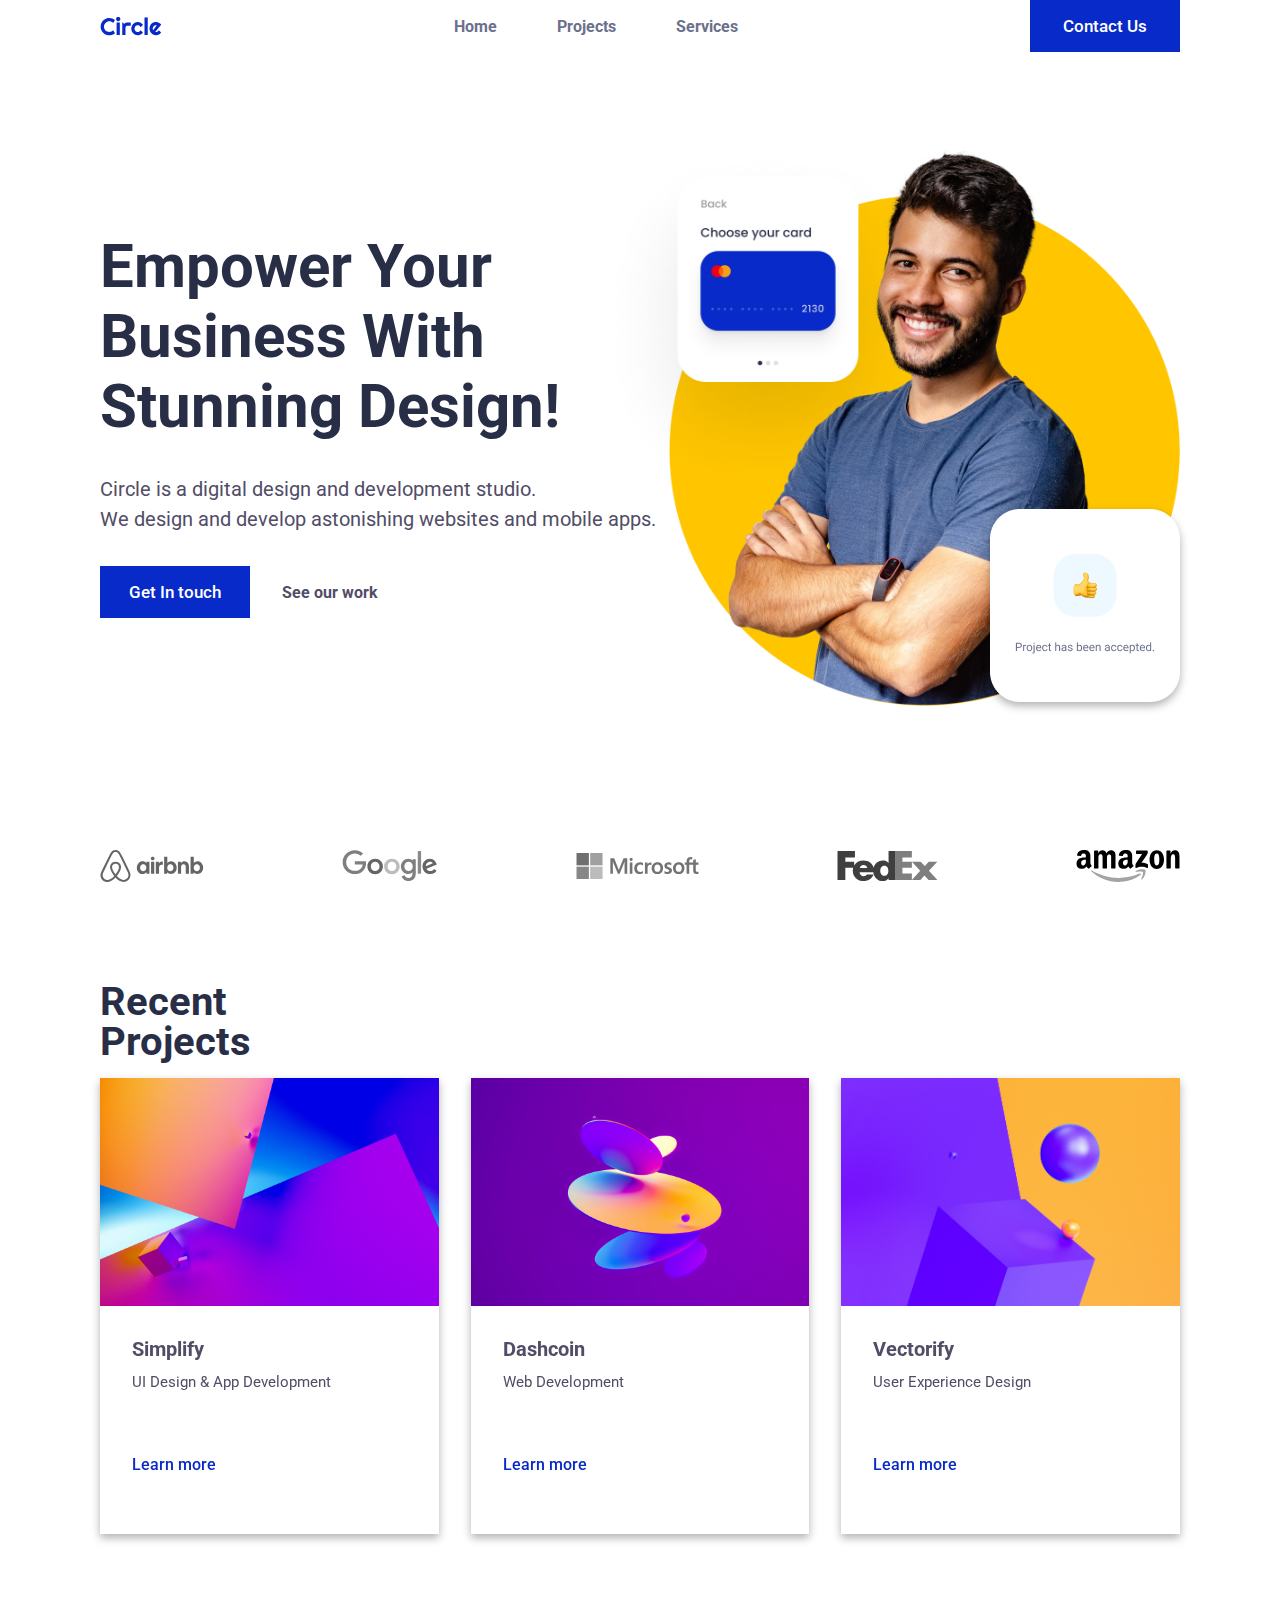
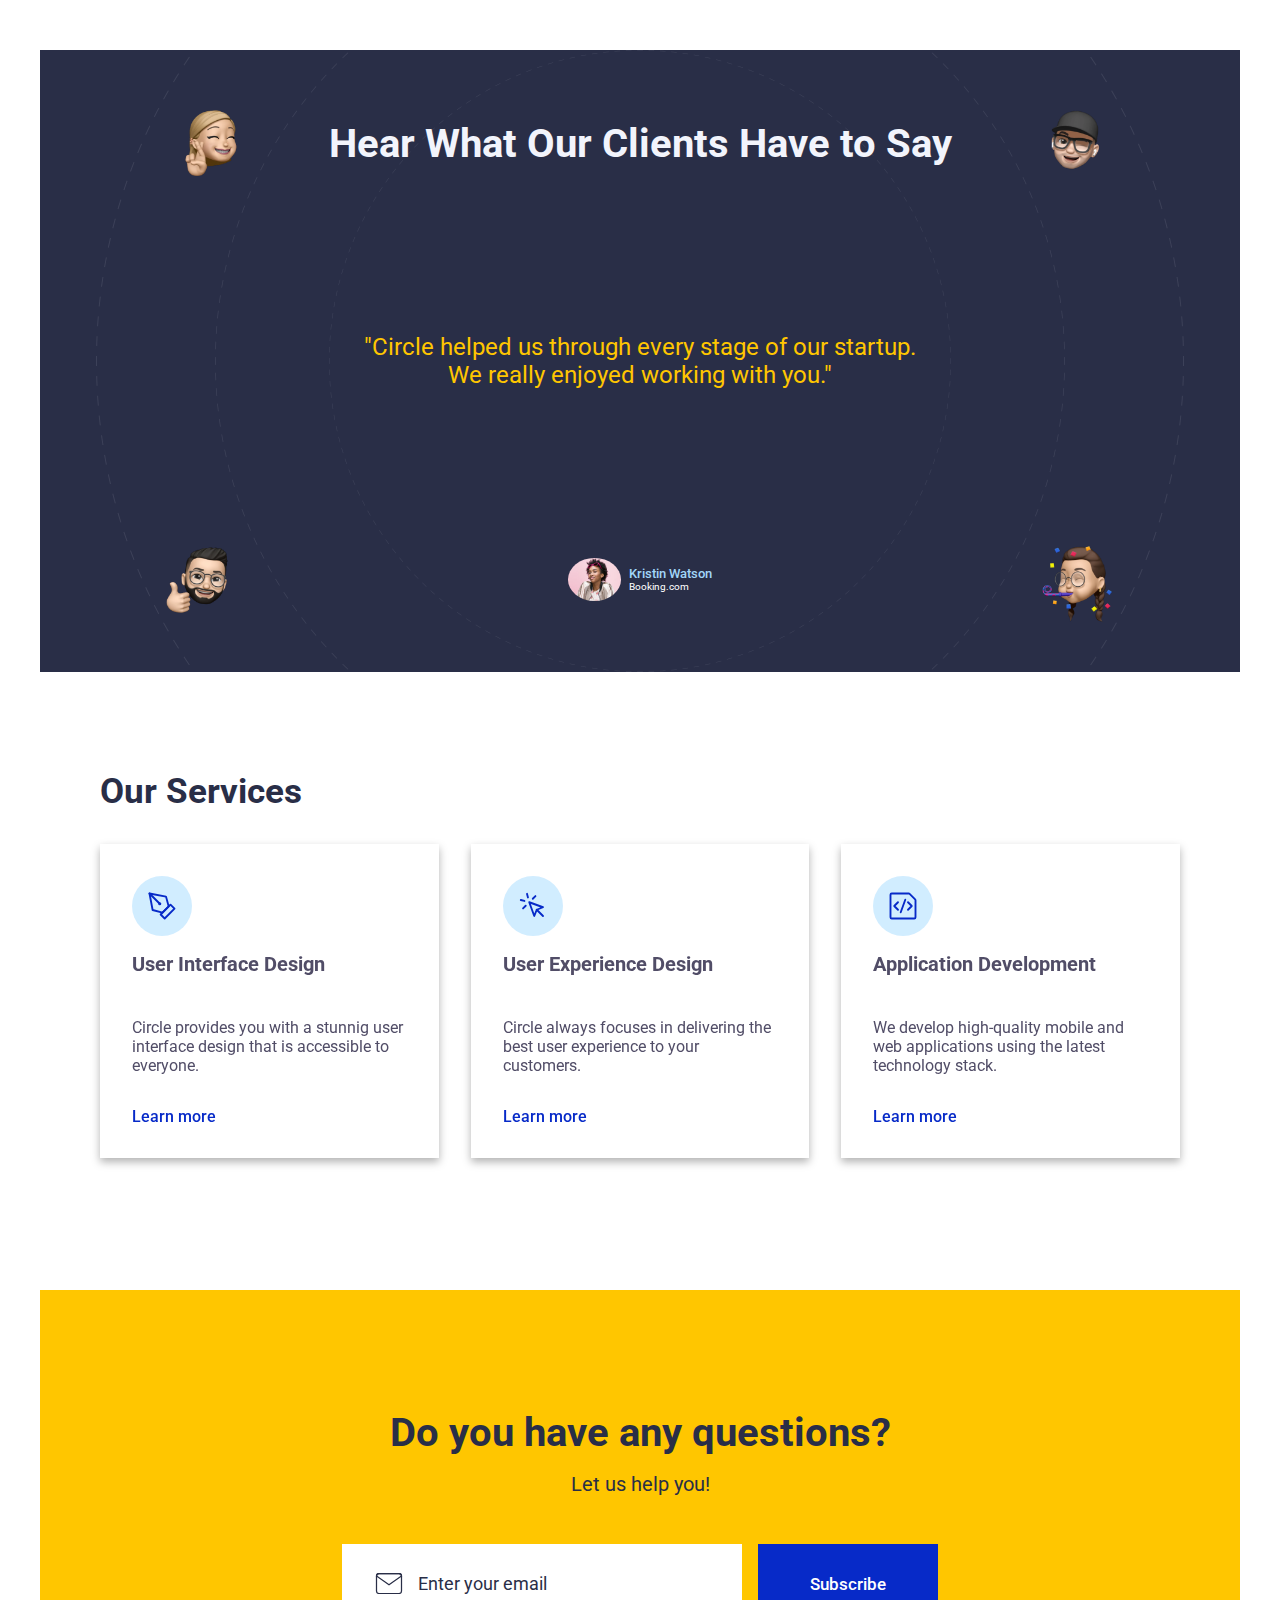
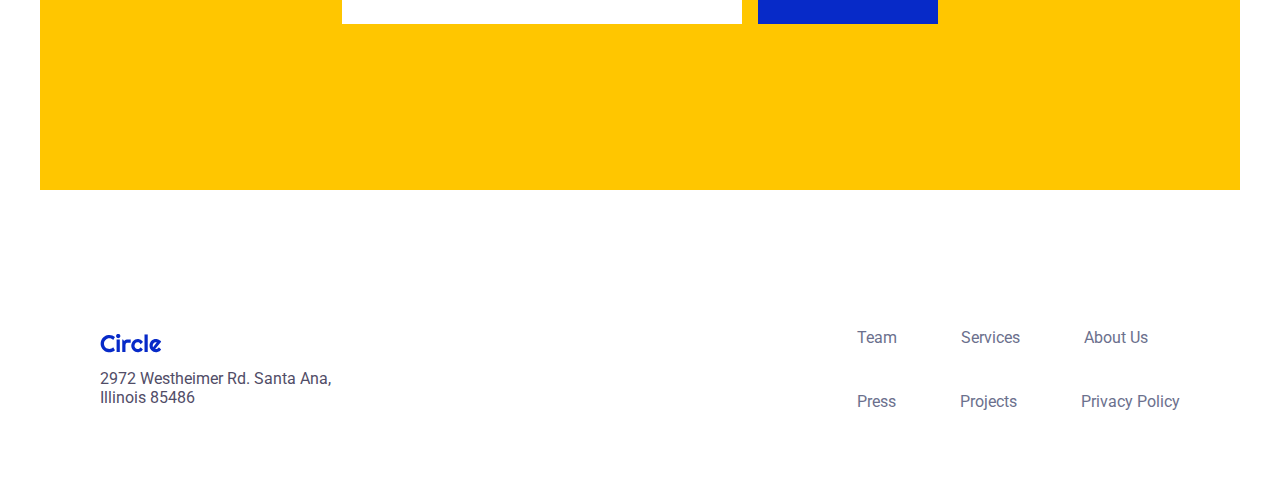
==== commit 5ff81726: "Some adjustments on HomePage for some images" ====
--- a/index.html
+++ b/index.html
@@ -15,9 +15,9 @@
             <img class="circleLogo" src="./Assets/Logos/circle.svg" alt="circleLogo">
             <button class="open-menu" id="menu-open"><i class="bi bi-list"></i></button>
             <nav class="nav" id="nav">
-                <button class="close-menu" id="menu-close"><i class="bi bi-x-lg"></i></button>
-                <ul class="menu">
-                    <li><a href="./Assets/index.html">Home</a></li>
+                <button class="close-menu" id="menu-close" ><i class="bi bi-x-lg"></i></button>
+                <ul class="menu" id="closeHamburguer">
+                    <li><a href="/index.html">Home</a></li>
                     <li><a href="#projectsSection">Projects</a></li>
                     <li><a href="#servicesSection">Services</a></li>
                 </ul>
--- a/main.css
+++ b/main.css
@@ -6,7 +6,9 @@
     font-family: 'Roboto', sans-serif;
     font-style: normal;
     color: #514D67;
+
     box-sizing: border-box;
+
 
     --dark-blue: #072AC8;
     --light-blue: #43D2FF;
--- a/home.css
+++ b/home.css
@@ -58,6 +58,7 @@
         opacity: 1;
         visibility: visible;
         z-index: 10;
+        
     }
 
     .menu {
@@ -71,7 +72,9 @@
         text-decoration: none;
         color: white;
     }
-
+    .menu li {
+        margin-top: 1rem;
+    }
 
 
     .heroSection {
@@ -1246,20 +1249,22 @@
 
     .imagesHeroSection {
         position: relative;
-
+        display: flex;
+        justify-content: center;
+        align-items: center;
 
     }
 
     .blueCard {
         position: absolute;
-        top: 0rem;
+        top: 2rem;
         left: -5rem;
         max-width: 70%;
     }
 
     .thumbCard {
         position: absolute;
-        bottom: 6rem;
+        bottom: 3rem;
         right: 0rem;
         max-width: 38%;
         filter: drop-shadow(0px 4px 4px rgba(0, 0, 0, 0.30));
@@ -1279,6 +1284,7 @@
         display: flex;
         margin: 100px 100px 100px;
         justify-content: space-between;
+       
     }
 
 
@@ -1286,18 +1292,38 @@
     .airbnbLogo {
         max-width: 25%;
         justify-content: center;
+        filter: grayscale(1);
+    }
+    .airbnbLogo:hover {
+        filter: grayscale(0)
     }
     .googleLogo {
         max-width: 25%;
+        filter: grayscale(1);
+    }
+    .googleLogo:hover {
+        filter: grayscale(0)
     }
     .microsoftLogo {
         max-width: 25%;
+        filter: grayscale(1);
+    }
+    .microsoftLogo:hover {
+        filter: grayscale(0)
     }
     .fedexLogo {
         max-width: 25%;
+        filter: grayscale(1);
+    }
+    .fedexLogo:hover {
+        filter: grayscale(0)
     }
     .amazonLogo {
         max-width: 25%;
+        filter: grayscale(1);
+    }
+    .amazonLogo:hover {
+        filter: grayscale(0)
     }
 
 
